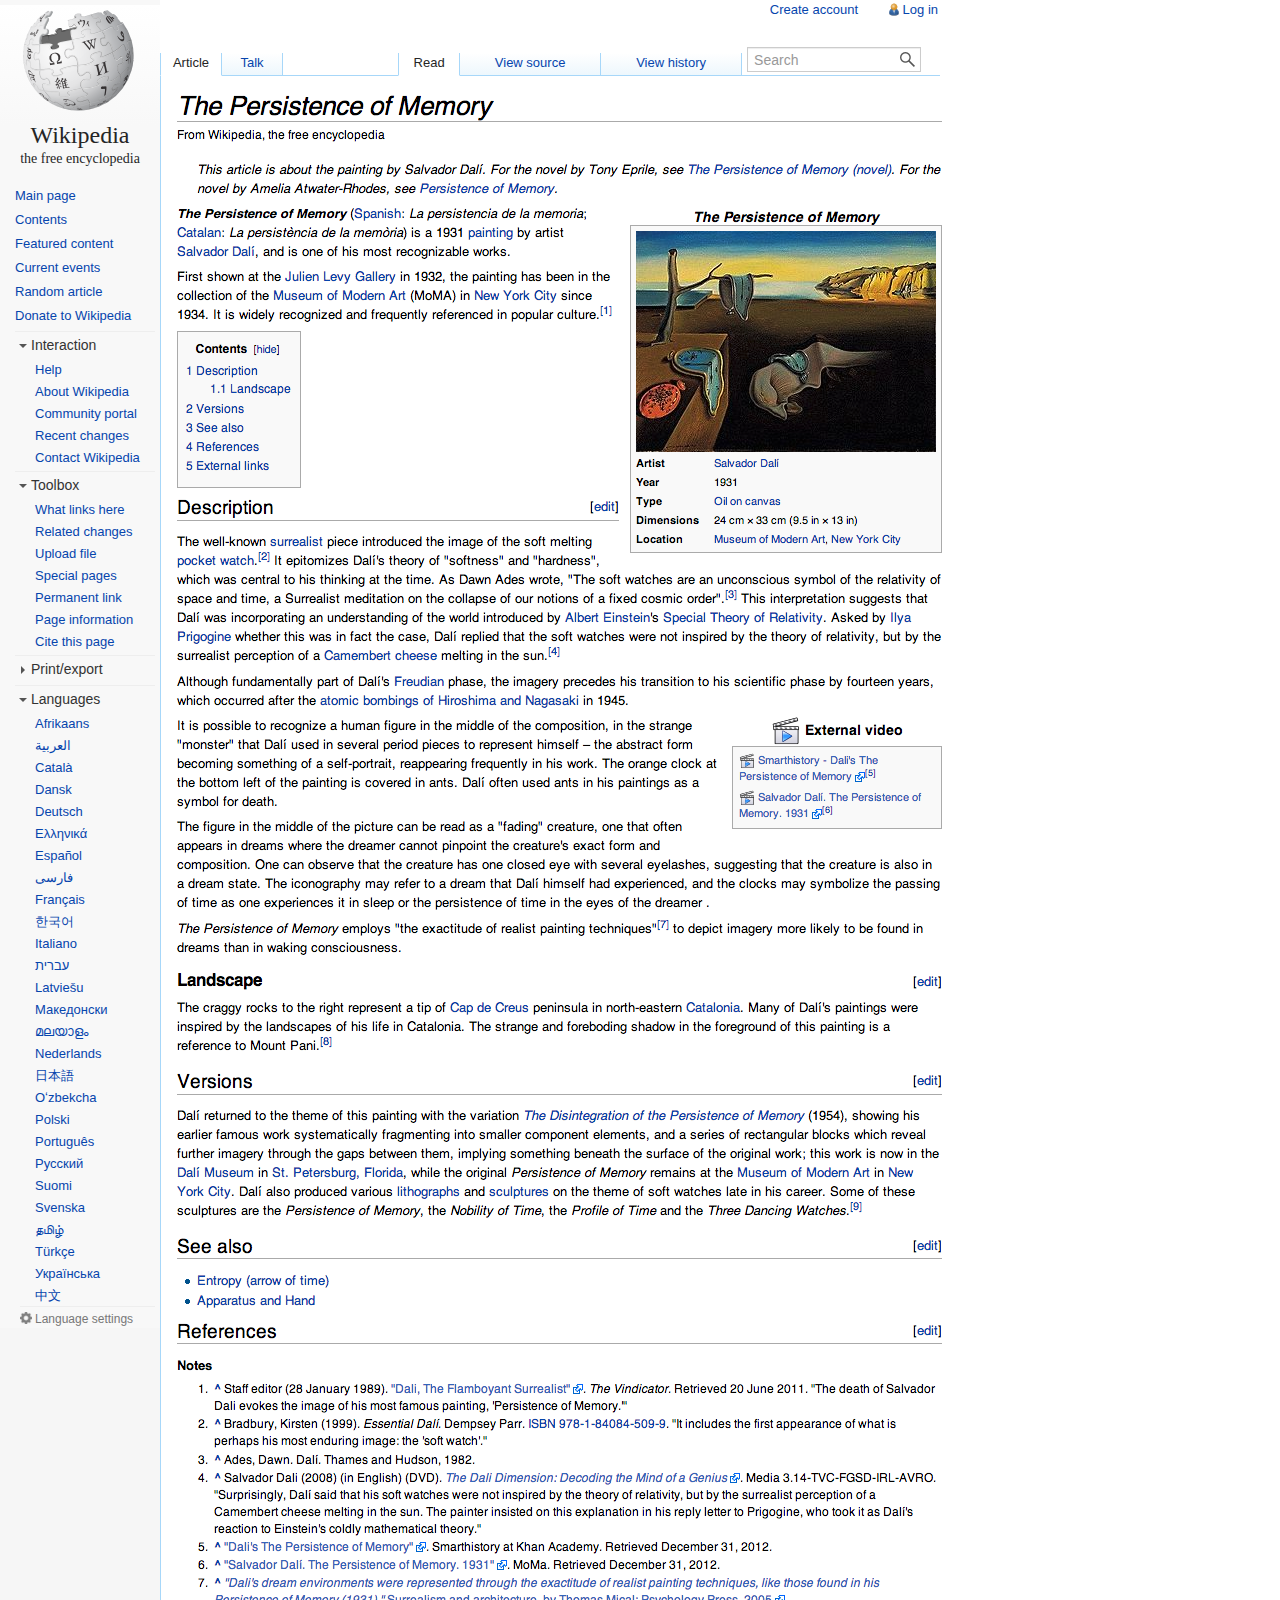
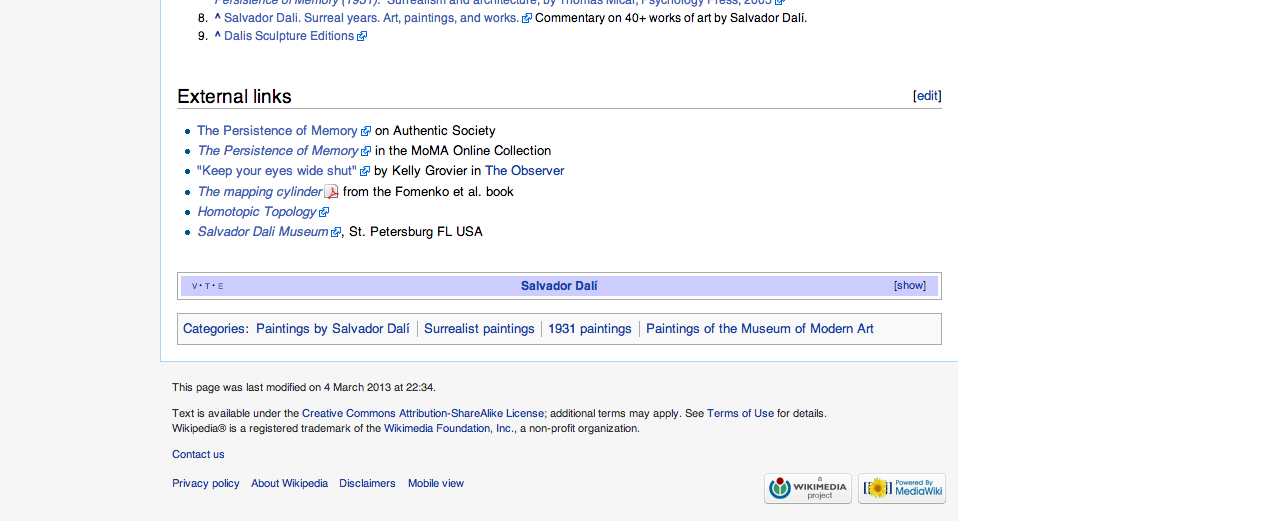
==== index.html @ 42092e41 "bottom alternative" ====
<!DOCTYPE html>
<html>
	<head>
		<meta http-equiv="Content-Type" content="text/html; charset=utf-8" />
		<meta name="viewport" content="width=device-width, initial-scale=1.0">
		<title>ULS prototype</title>
		<!--UI localisation: -->
		<link rel="localization" hreflang="en" href="lang/en.json" type="application/l10n+json"/>
		<link rel="localization" hreflang="af" href="lang/af.json" type="application/l10n+json"/>
		<link rel="localization" hreflang="am" href="lang/am.json" type="application/l10n+json"/>
		<link rel="localization" hreflang="ar" href="lang/ar.json" type="application/l10n+json"/>
		<link rel="localization" hreflang="be" href="lang/be.json" type="application/l10n+json"/>
		<link rel="localization" hreflang="be-x-old" href="lang/be-x-old.json" type="application/l10n+json"/>
		<link rel="localization" hreflang="bg" href="lang/bg.json" type="application/l10n+json"/>
		<link rel="localization" hreflang="bn" href="lang/bn.json" type="application/l10n+json"/>
		<link rel="localization" hreflang="bo" href="lang/bo.json" type="application/l10n+json"/>
		<link rel="localization" hreflang="br" href="lang/br.json" type="application/l10n+json"/>
		<link rel="localization" hreflang="bs" href="lang/bs.json" type="application/l10n+json"/>
		<link rel="localization" hreflang="ca" href="lang/ca.json" type="application/l10n+json"/>
		<link rel="localization" hreflang="cbk-zam" href="lang/cbk-zam.json" type="application/l10n+json"/>
		<link rel="localization" hreflang="cs" href="lang/cs.json" type="application/l10n+json"/>
		<link rel="localization" hreflang="cy" href="lang/cy.json" type="application/l10n+json"/>
		<link rel="localization" hreflang="da" href="lang/da.json" type="application/l10n+json"/>
		<link rel="localization" hreflang="de" href="lang/de.json" type="application/l10n+json"/>
		<link rel="localization" hreflang="el" href="lang/el.json" type="application/l10n+json"/>
		<link rel="localization" hreflang="eo" href="lang/eo.json" type="application/l10n+json"/>
		<link rel="localization" hreflang="es" href="lang/es.json" type="application/l10n+json"/>
		<link rel="localization" hreflang="et" href="lang/et.json" type="application/l10n+json"/>		
		<link rel="localization" hreflang="eu" href="lang/eu.json" type="application/l10n+json"/>
		<link rel="localization" hreflang="fa" href="lang/fa.json" type="application/l10n+json"/>
		<link rel="localization" hreflang="fi" href="lang/fi.json" type="application/l10n+json"/>
		<link rel="localization" hreflang="fr" href="lang/fr.json" type="application/l10n+json"/>
		<link rel="localization" hreflang="frr" href="lang/frr.json" type="application/l10n+json"/>
		<link rel="localization" hreflang="fy" href="lang/fy.json" type="application/l10n+json"/>
		<link rel="localization" hreflang="gl" href="lang/gl.json" type="application/l10n+json"/>
		<link rel="localization" hreflang="he" href="lang/he.json" type="application/l10n+json"/>
		<link rel="localization" hreflang="hr" href="lang/hr.json" type="application/l10n+json"/>
		<link rel="localization" hreflang="hu" href="lang/hu.json" type="application/l10n+json"/>
		<link rel="localization" hreflang="hy" href="lang/hy.json" type="application/l10n+json"/>
		<link rel="localization" hreflang="id" href="lang/id.json" type="application/l10n+json"/>
		<link rel="localization" hreflang="ilo" href="lang/ilo.json" type="application/l10n+json"/>
		<link rel="localization" hreflang="is" href="lang/is.json" type="application/l10n+json"/>
		<link rel="localization" hreflang="it" href="lang/it.json" type="application/l10n+json"/>
		<link rel="localization" hreflang="ja" href="lang/ja.json" type="application/l10n+json"/>
		<link rel="localization" hreflang="jv" href="lang/jv.json" type="application/l10n+json"/>
		<link rel="localization" hreflang="ka" href="lang/ka.json" type="application/l10n+json"/>
		<link rel="localization" hreflang="kk" href="lang/kk.json" type="application/l10n+json"/>
		<link rel="localization" hreflang="kn" href="lang/kn.json" type="application/l10n+json"/>
		<link rel="localization" hreflang="ko" href="lang/ko.json" type="application/l10n+json"/>
		<link rel="localization" hreflang="ksh" href="lang/ksh.json" type="application/l10n+json"/>
		<link rel="localization" hreflang="la" href="lang/la.json" type="application/l10n+json"/>
		<link rel="localization" hreflang="lb" href="lang/lb.json" type="application/l10n+json"/>
		<link rel="localization" hreflang="lv" href="lang/lv.json" type="application/l10n+json"/>
		<link rel="localization" hreflang="ml" href="lang/ml.json" type="application/l10n+json"/>
		<link rel="localization" hreflang="mn" href="lang/mn.json" type="application/l10n+json"/>
		<link rel="localization" hreflang="mr" href="lang/mr.json" type="application/l10n+json"/>
		<link rel="localization" hreflang="ms" href="lang/ms.json" type="application/l10n+json"/>
		<link rel="localization" hreflang="mt" href="lang/mt.json" type="application/l10n+json"/>
		<link rel="localization" hreflang="ne" href="lang/ne.json" type="application/l10n+json"/>
		<link rel="localization" hreflang="nl" href="lang/nl.json" type="application/l10n+json"/>
		<link rel="localization" hreflang="nn" href="lang/nn.json" type="application/l10n+json"/>
		<link rel="localization" hreflang="no" href="lang/no.json" type="application/l10n+json"/>
		<link rel="localization" hreflang="oc" href="lang/oc.json" type="application/l10n+json"/>
		<link rel="localization" hreflang="pl" href="lang/ro.json" type="application/l10n+json"/>
		<link rel="localization" hreflang="pnb" href="lang/pnb.json" type="application/l10n+json"/>
		<link rel="localization" hreflang="pt" href="lang/pt.json" type="application/l10n+json"/>
		<link rel="localization" hreflang="ro" href="lang/ro.json" type="application/l10n+json"/>
		<link rel="localization" hreflang="ru" href="lang/ru.json" type="application/l10n+json"/>
		<link rel="localization" hreflang="scn" href="lang/scn.json" type="application/l10n+json"/>
		<link rel="localization" hreflang="sh" href="lang/sh.json" type="application/l10n+json"/>
		<link rel="localization" hreflang="si" href="lang/si.json" type="application/l10n+json"/>
		<link rel="localization" hreflang="simple" href="lang/simple.json" type="application/l10n+json"/>
		<link rel="localization" hreflang="sk" href="lang/sk.json" type="application/l10n+json"/>
		<link rel="localization" hreflang="sl" href="lang/sl.json" type="application/l10n+json"/>
		<link rel="localization" hreflang="so" href="lang/so.json" type="application/l10n+json"/>
		<link rel="localization" hreflang="sr" href="lang/sr.json" type="application/l10n+json"/>
		<link rel="localization" hreflang="sv" href="lang/sv.json" type="application/l10n+json"/>
		<link rel="localization" hreflang="sw" href="lang/sw.json" type="application/l10n+json"/>
		<link rel="localization" hreflang="ta" href="lang/ta.json" type="application/l10n+json"/>
		<link rel="localization" hreflang="te" href="lang/te.json" type="application/l10n+json"/>
		<link rel="localization" hreflang="th" href="lang/th.json" type="application/l10n+json"/>
		<link rel="localization" hreflang="tl" href="lang/tl.json" type="application/l10n+json"/>
		<link rel="localization" hreflang="tr" href="lang/tr.json" type="application/l10n+json"/>
		<link rel="localization" hreflang="uk" href="lang/uk.json" type="application/l10n+json"/>
		<link rel="localization" hreflang="ur" href="lang/ur.json" type="application/l10n+json"/>
		<link rel="localization" hreflang="vec" href="lang/vec.json" type="application/l10n+json"/>
		<link rel="localization" hreflang="vi" href="lang/vi.json" type="application/l10n+json"/>
		<link rel="localization" hreflang="war" href="lang/war.json" type="application/l10n+json"/>
		<link rel="localization" hreflang="zh" href="lang/zh.json" type="application/l10n+json"/>
		<link rel="localization" hreflang="zu" href="lang/zu.json" type="application/l10n+json"/>
		<!-- ULS Localisation: -->
		<link rel="localization" hreflang="en" href="lang/uls/en.json" type="application/l10n+json"/>
		<link rel="localization" hreflang="ast" href="lang/uls/ast.json" type="application/l10n+json"/>
		<link rel="localization" hreflang="azb" href="lang/uls/azb.json" type="application/l10n+json"/>
		<link rel="localization" hreflang="be-tarask" href="lang/uls/be-tarask.json" type="application/l10n+json"/>
		<link rel="localization" hreflang="bg" href="lang/uls/bg.json" type="application/l10n+json"/>
		<link rel="localization" hreflang="bn" href="lang/uls/bn.json" type="application/l10n+json"/>
		<link rel="localization" hreflang="br" href="lang/uls/br.json" type="application/l10n+json"/>
		<link rel="localization" hreflang="cbk" href="lang/uls/cbk.json" type="application/l10n+json"/>
		<link rel="localization" hreflang="cs" href="lang/uls/cs.json" type="application/l10n+json"/>
		<link rel="localization" hreflang="cy" href="lang/uls/cy.json" type="application/l10n+json"/>
		<link rel="localization" hreflang="da" href="lang/uls/da.json" type="application/l10n+json"/>
		<link rel="localization" hreflang="de" href="lang/uls/de.json" type="application/l10n+json"/>
		<link rel="localization" hreflang="dsb" href="lang/uls/dsb.json" type="application/l10n+json"/>
		<link rel="localization" hreflang="es" href="lang/uls/es.json" type="application/l10n+json"/>
		<link rel="localization" hreflang="et" href="lang/uls/et.json" type="application/l10n+json"/>
		<link rel="localization" hreflang="fa" href="lang/uls/fa.json" type="application/l10n+json"/>
		<link rel="localization" hreflang="fi" href="lang/uls/fi.json" type="application/l10n+json"/>
		<link rel="localization" hreflang="fr" href="lang/uls/fr.json" type="application/l10n+json"/>
		<link rel="localization" hreflang="frp" href="lang/uls/frp.json" type="application/l10n+json"/>
		<link rel="localization" hreflang="gl" href="lang/uls/gl.json" type="application/l10n+json"/>
		<link rel="localization" hreflang="he" href="lang/uls/he.json" type="application/l10n+json"/>
		<link rel="localization" hreflang="hsb" href="lang/uls/hsb.json" type="application/l10n+json"/>
		<link rel="localization" hreflang="hu" href="lang/uls/hu.json" type="application/l10n+json"/>
		<link rel="localization" hreflang="id" href="lang/uls/id.json" type="application/l10n+json"/>
		<link rel="localization" hreflang="it" href="lang/uls/it.json" type="application/l10n+json"/>
		<link rel="localization" hreflang="ja" href="lang/uls/ja.json" type="application/l10n+json"/>
		<link rel="localization" hreflang="ka" href="lang/uls/ka.json" type="application/l10n+json"/>
		<link rel="localization" hreflang="ksh" href="lang/uls/ksh.json" type="application/l10n+json"/>
		<link rel="localization" hreflang="ky" href="lang/uls/ky.json" type="application/l10n+json"/>
		<link rel="localization" hreflang="lb" href="lang/uls/lb.json" type="application/l10n+json"/>
		<link rel="localization" hreflang="mk" href="lang/uls/mk.json" type="application/l10n+json"/>
		<link rel="localization" hreflang="ml" href="lang/uls/ml.json" type="application/l10n+json"/>
		<link rel="localization" hreflang="ms" href="lang/uls/ms.json" type="application/l10n+json"/>
		<link rel="localization" hreflang="nl" href="lang/uls/nl.json" type="application/l10n+json"/>
		<link rel="localization" hreflang="nn" href="lang/uls/nn.json" type="application/l10n+json"/>
		<link rel="localization" hreflang="os" href="lang/uls/os.json" type="application/l10n+json"/>
		<link rel="localization" hreflang="pl" href="lang/uls/pl.json" type="application/l10n+json"/>
		<link rel="localization" hreflang="pms" href="lang/uls/pms.json" type="application/l10n+json"/>
		<link rel="localization" hreflang="ps" href="lang/uls/ps.json" type="application/l10n+json"/>
		<link rel="localization" hreflang="qqq" href="lang/uls/qqq.json" type="application/l10n+json"/>
		<link rel="localization" hreflang="ro" href="lang/uls/ro.json" type="application/l10n+json"/>
		<link rel="localization" hreflang="roa-tara" href="lang/uls/roa-tara.json" type="application/l10n+json"/>
		<link rel="localization" hreflang="ru" href="lang/uls/ru.json" type="application/l10n+json"/>
		<link rel="localization" hreflang="si" href="lang/uls/si.json" type="application/l10n+json"/>
		<link rel="localization" hreflang="sw" href="lang/uls/sw.json" type="application/l10n+json"/>
		<link rel="localization" hreflang="ta" href="lang/uls/ta.json" type="application/l10n+json"/>
		<link rel="localization" hreflang="tr" href="lang/uls/tr.json" type="application/l10n+json"/>
		<link rel="localization" hreflang="uk" href="lang/uls/uk.json" type="application/l10n+json"/>
		<link rel="localization" hreflang="uz" href="lang/uls/uz.json" type="application/l10n+json"/>
		<link rel="localization" hreflang="vi" href="lang/uls/vi.json" type="application/l10n+json"/>
		<link rel="localization" hreflang="zh-hans" href="lang/uls/zh-hans.json" type="application/l10n+json"/>
		<link rel="localization" hreflang="zh-hans" href="lang/uls/zh-hans.json" type="application/l10n+json"/>
		
		
		<link rel="localization" hreflang="en" href="libs/jquery.uls/i18n/en.json" type="application/l10n+json"/>
		<link rel="localization" hreflang="af" href="libs/jquery.uls/i18n/af.json" type="application/l10n+json"/>
		<link rel="localization" hreflang="am" href="libs/jquery.uls/i18n/am.json" type="application/l10n+json"/>
		<link rel="localization" hreflang="ar" href="libs/jquery.uls/i18n/ar.json" type="application/l10n+json"/>
		<link rel="localization" hreflang="be" href="libs/jquery.uls/i18n/be.json" type="application/l10n+json"/>
		<link rel="localization" hreflang="be-x-old" href="libs/jquery.uls/i18n/be-x-old.json" type="application/l10n+json"/>
		<link rel="localization" hreflang="bg" href="libs/jquery.uls/i18n/bg.json" type="application/l10n+json"/>
		<link rel="localization" hreflang="bn" href="libs/jquery.uls/i18n/bn.json" type="application/l10n+json"/>
		<link rel="localization" hreflang="bo" href="libs/jquery.uls/i18n/bo.json" type="application/l10n+json"/>
		<link rel="localization" hreflang="br" href="libs/jquery.uls/i18n/br.json" type="application/l10n+json"/>
		<link rel="localization" hreflang="bs" href="libs/jquery.uls/i18n/bs.json" type="application/l10n+json"/>
		<link rel="localization" hreflang="ca" href="libs/jquery.uls/i18n/ca.json" type="application/l10n+json"/>
		<link rel="localization" hreflang="cbk-zam" href="libs/jquery.uls/i18n/cbk-zam.json" type="application/l10n+json"/>
		<link rel="localization" hreflang="cs" href="libs/jquery.uls/i18n/cs.json" type="application/l10n+json"/>
		<link rel="localization" hreflang="cy" href="libs/jquery.uls/i18n/cy.json" type="application/l10n+json"/>
		<link rel="localization" hreflang="da" href="libs/jquery.uls/i18n/da.json" type="application/l10n+json"/>
		<link rel="localization" hreflang="de" href="libs/jquery.uls/i18n/de.json" type="application/l10n+json"/>
		<link rel="localization" hreflang="el" href="libs/jquery.uls/i18n/el.json" type="application/l10n+json"/>
		<link rel="localization" hreflang="eo" href="libs/jquery.uls/i18n/eo.json" type="application/l10n+json"/>
		<link rel="localization" hreflang="es" href="libs/jquery.uls/i18n/es.json" type="application/l10n+json"/>
		<link rel="localization" hreflang="et" href="libs/jquery.uls/i18n/et.json" type="application/l10n+json"/>		
		<link rel="localization" hreflang="eu" href="libs/jquery.uls/i18n/eu.json" type="application/l10n+json"/>
		<link rel="localization" hreflang="fa" href="libs/jquery.uls/i18n/fa.json" type="application/l10n+json"/>
		<link rel="localization" hreflang="fi" href="libs/jquery.uls/i18n/fi.json" type="application/l10n+json"/>
		<link rel="localization" hreflang="fr" href="libs/jquery.uls/i18n/fr.json" type="application/l10n+json"/>
		<link rel="localization" hreflang="frr" href="libs/jquery.uls/i18n/frr.json" type="application/l10n+json"/>
		<link rel="localization" hreflang="fy" href="libs/jquery.uls/i18n/fy.json" type="application/l10n+json"/>
		<link rel="localization" hreflang="gl" href="libs/jquery.uls/i18n/gl.json" type="application/l10n+json"/>
		<link rel="localization" hreflang="he" href="libs/jquery.uls/i18n/he.json" type="application/l10n+json"/>
		<link rel="localization" hreflang="hr" href="libs/jquery.uls/i18n/hr.json" type="application/l10n+json"/>
		<link rel="localization" hreflang="hu" href="libs/jquery.uls/i18n/hu.json" type="application/l10n+json"/>
		<link rel="localization" hreflang="hy" href="libs/jquery.uls/i18n/hy.json" type="application/l10n+json"/>
		<link rel="localization" hreflang="id" href="libs/jquery.uls/i18n/id.json" type="application/l10n+json"/>
		<link rel="localization" hreflang="ilo" href="libs/jquery.uls/i18n/ilo.json" type="application/l10n+json"/>
		<link rel="localization" hreflang="is" href="libs/jquery.uls/i18n/is.json" type="application/l10n+json"/>
		<link rel="localization" hreflang="it" href="libs/jquery.uls/i18n/it.json" type="application/l10n+json"/>
		<link rel="localization" hreflang="ja" href="libs/jquery.uls/i18n/ja.json" type="application/l10n+json"/>
		<link rel="localization" hreflang="jv" href="libs/jquery.uls/i18n/jv.json" type="application/l10n+json"/>
		<link rel="localization" hreflang="ka" href="libs/jquery.uls/i18n/ka.json" type="application/l10n+json"/>
		<link rel="localization" hreflang="kk" href="libs/jquery.uls/i18n/kk.json" type="application/l10n+json"/>
		<link rel="localization" hreflang="kn" href="libs/jquery.uls/i18n/kn.json" type="application/l10n+json"/>
		<link rel="localization" hreflang="ko" href="libs/jquery.uls/i18n/ko.json" type="application/l10n+json"/>
		<link rel="localization" hreflang="ksh" href="libs/jquery.uls/i18n/ksh.json" type="application/l10n+json"/>
		<link rel="localization" hreflang="la" href="libs/jquery.uls/i18n/la.json" type="application/l10n+json"/>
		<link rel="localization" hreflang="lb" href="libs/jquery.uls/i18n/lb.json" type="application/l10n+json"/>
		<link rel="localization" hreflang="lv" href="libs/jquery.uls/i18n/lv.json" type="application/l10n+json"/>
		<link rel="localization" hreflang="ml" href="libs/jquery.uls/i18n/ml.json" type="application/l10n+json"/>
		<link rel="localization" hreflang="mn" href="libs/jquery.uls/i18n/mn.json" type="application/l10n+json"/>
		<link rel="localization" hreflang="mr" href="libs/jquery.uls/i18n/mr.json" type="application/l10n+json"/>
		<link rel="localization" hreflang="ms" href="libs/jquery.uls/i18n/ms.json" type="application/l10n+json"/>
		<link rel="localization" hreflang="mt" href="libs/jquery.uls/i18n/mt.json" type="application/l10n+json"/>
		<link rel="localization" hreflang="ne" href="libs/jquery.uls/i18n/ne.json" type="application/l10n+json"/>
		<link rel="localization" hreflang="nl" href="libs/jquery.uls/i18n/nl.json" type="application/l10n+json"/>
		<link rel="localization" hreflang="nn" href="libs/jquery.uls/i18n/nn.json" type="application/l10n+json"/>
		<link rel="localization" hreflang="no" href="libs/jquery.uls/i18n/no.json" type="application/l10n+json"/>
		<link rel="localization" hreflang="oc" href="libs/jquery.uls/i18n/oc.json" type="application/l10n+json"/>
		<link rel="localization" hreflang="pl" href="libs/jquery.uls/i18n/ro.json" type="application/l10n+json"/>
		<link rel="localization" hreflang="pnb" href="libs/jquery.uls/i18n/pnb.json" type="application/l10n+json"/>
		<link rel="localization" hreflang="pt" href="libs/jquery.uls/i18n/pt.json" type="application/l10n+json"/>
		<link rel="localization" hreflang="ro" href="libs/jquery.uls/i18n/ro.json" type="application/l10n+json"/>
		<link rel="localization" hreflang="ru" href="libs/jquery.uls/i18n/ru.json" type="application/l10n+json"/>
		<link rel="localization" hreflang="scn" href="libs/jquery.uls/i18n/scn.json" type="application/l10n+json"/>
		<link rel="localization" hreflang="sh" href="libs/jquery.uls/i18n/sh.json" type="application/l10n+json"/>
		<link rel="localization" hreflang="si" href="libs/jquery.uls/i18n/si.json" type="application/l10n+json"/>
		<link rel="localization" hreflang="simple" href="libs/jquery.uls/i18n/simple.json" type="application/l10n+json"/>
		<link rel="localization" hreflang="sk" href="libs/jquery.uls/i18n/sk.json" type="application/l10n+json"/>
		<link rel="localization" hreflang="sl" href="libs/jquery.uls/i18n/sl.json" type="application/l10n+json"/>
		<link rel="localization" hreflang="so" href="libs/jquery.uls/i18n/so.json" type="application/l10n+json"/>
		<link rel="localization" hreflang="sr" href="libs/jquery.uls/i18n/sr.json" type="application/l10n+json"/>
		<link rel="localization" hreflang="sv" href="libs/jquery.uls/i18n/sv.json" type="application/l10n+json"/>
		<link rel="localization" hreflang="sw" href="libs/jquery.uls/i18n/sw.json" type="application/l10n+json"/>
		<link rel="localization" hreflang="ta" href="libs/jquery.uls/i18n/ta.json" type="application/l10n+json"/>
		<link rel="localization" hreflang="te" href="libs/jquery.uls/i18n/te.json" type="application/l10n+json"/>
		<link rel="localization" hreflang="th" href="libs/jquery.uls/i18n/th.json" type="application/l10n+json"/>
		<link rel="localization" hreflang="tl" href="libs/jquery.uls/i18n/tl.json" type="application/l10n+json"/>
		<link rel="localization" hreflang="tr" href="libs/jquery.uls/i18n/tr.json" type="application/l10n+json"/>
		<link rel="localization" hreflang="uk" href="libs/jquery.uls/i18n/uk.json" type="application/l10n+json"/>
		<link rel="localization" hreflang="ur" href="libs/jquery.uls/i18n/ur.json" type="application/l10n+json"/>
		<link rel="localization" hreflang="vec" href="libs/jquery.uls/i18n/vec.json" type="application/l10n+json"/>
		<link rel="localization" hreflang="vi" href="libs/jquery.uls/i18n/vi.json" type="application/l10n+json"/>
		<link rel="localization" hreflang="war" href="libs/jquery.uls/i18n/war.json" type="application/l10n+json"/>
		<link rel="localization" hreflang="zh" href="libs/jquery.uls/i18n/zh.json" type="application/l10n+json"/>
		<link rel="localization" hreflang="zu" href="libs/jquery.uls/i18n/zu.json" type="application/l10n+json"/>

		
		<link rel="stylesheet" href="libs/keyboard/css/style.css">
		<link href="libs/bootstrap/css/bootstrap.min.css" rel="stylesheet" media="screen">
		<link rel="stylesheet" href="style/jquery.uls.css">
		<link rel="stylesheet" href="style/ext.uls.css">
		<link rel="stylesheet" href="style/ext.uls.languagesettings.css">
		<link rel="stylesheet" href="style/ext.uls.displaysettings.css">
		<link rel="stylesheet" href="style/ext.uls.inputsettings.css">
		<link rel="stylesheet" href="style/base.css">
		<script src="libs/jquery.js"></script>
		<script src="libs/jquery.i18n.js"></script>
		<script src="libs/jquery.uls/jquery.uls.js"></script>
		<script src="libs/bootstrap/js/bootstrap.min.js"></script>
		<script src="libs/keyboard/js/keyboard.js"></script>
		<script>
			var articles = ["memory", "lisa", "pinata"];
			var article = articles[0];
			var langs = null;
			var defaultLang = "en";
			var contentLang = null;
			var uiLang = null;
			var inputLang= null;
			var previousUILang=null;
			var logged= false;
			var dyslexic = false;
			var dyslexicLangs=['en','es','it'];
			var cogElement= "#cog-bottom";
			var cogs = ['#cog-top', '#cog-bottom', '#keyboard-top'];
			
			function loadArticleInfo(article) {
				$.getJSON('lang/article/' + article + '.json', function(data) {
					langs = data.langs;
					setArticleLang(contentLang);
					createArticleLinks();
					prepareULS();
				});

			}
			
			function prepareCog(){
				$.each(cogs, function(i,e){$(e).hide()});
				$(cogElement).show();
			}
			
			function getNameForLang(lang){
				var result = null;
				langs.forEach(function(e) {
					if(e.code == lang){
						result = e.name;
					}
					
				});
				return result;
			}
			
			function createArticleLinks() {
				var list = $(".language-list");
				list.empty();
				var languages = langs;
				if(langs.length >30){
					languages = langs.slice(0,10);
					$('.uls-trigger-block').removeClass('hidden');
				}else{
					$('.uls-trigger-block').addClass('hidden');
				}
				languages.forEach(function(lang) {
					var item = $('<li>');
					item.text(lang.name);
					item.attr('lang', lang.code);
					item.click(interLanguageLink);
					if (contentLang != lang.code) {
						list.append(item);
					}
				});
			}

			function setArticleLang(lang) {
				var langcode = lang;
				if(dyslexic && $.inArray(lang,dyslexicLangs)>=0){
					langcode= "dyslexic-"+langcode;
				}
				var filename = "images/article-" + article + "-" + langcode + ".png";
				$('.article-bg').attr('src', filename);
			}

			function interLanguageLink() {
				$("body").hide();
				var elt = $(this);
				contentLang = elt.attr('lang');
				uiLang = elt.attr('lang');

				$('.language').show();
				setArticleLang(contentLang);
				createArticleLinks();
				changeUILanguage(uiLang);
				$("body").fadeIn();

			}

			function toggleLanguageSettingsDialog() {
				$('.language-settings-dialog').css("top",$(this).offset().top - $('.language-menu').offset().top  -40);
				$('.language-settings-dialog').toggleClass('hidden');
				$(this).toggleClass('active');
				
			}

			function closeLanguageSettingsDialog() {
				$('.language-settings-dialog').addClass('hidden');
				$('.language-settings').removeClass('active');
				setArticleLang(contentLang);
				
			}
			function openLanguageSettingsDialog() {
				$('.language-settings-dialog').removeClass('hidden');
				$('.language-settings').addClass('active');
				
			}

			function showInputSettings() {
				openLanguageSettingsDialog();
				$(".uls-display-settings-block").addClass('hidden');
				$(".uls-input-settings").removeClass('hidden');
				$(this).addClass('active');
				$(".display-settings-block").removeClass('active');
			}
			
			function showDisplaySettings() {
				openLanguageSettingsDialog();
				$(".uls-input-settings").addClass('hidden');
				$(".uls-display-settings-block").removeClass('hidden');
				$(this).addClass('active');
				$(".input-settings-block").removeClass('active');
			}
			
			function changeUILanguage(lang){
				 $.i18n().locale=lang;
				 $("*[data-i18n]").each(function(i,elt){
					var key = $(elt).attr("data-i18n");
					var value = $.i18n(key);
				 	$(elt).text(value);
				 });
				 
				 previousUiLang = uiLang;
				 uiLang = lang;
				$(".display-language-label").text(getNameForLang(uiLang));
				updateUiLangButtons();
				
			}
			
			function changeUiLangAction(){
				var lang = $(this).attr("lang");
				$( ".uls-language-button.down",$(this).parent()).removeClass("down");
				$(this).addClass("down");
				changeUILanguage(lang);
				$("#uls-displaysettings-apply").removeAttr("disabled");
			}
			
			function changeInputLangButtonAction(e){
				var lang = $(this).attr("lang");
				$( ".uls-language-button.down",$(this).parent()).removeClass("down");
				$(this).addClass("down");
				//changeUILanguage(lang);
				inputLang=lang;
				$("#uls-input-settings-apply").removeAttr("disabled");
				$(".input-lang-label").text(getNameForLang(lang));
			}
			
			function cancelUiLangAction(){
				if (previousUiLang != null){
					uiLang = previousUiLang;
					previousUiLang = null;
					changeUILanguage(uiLang);
					$( ".ui-language-settings .uls-language-button").removeClass("down");
					$( ".ui-language-settings .uls-language-button[lang='"+uiLang+"']").addClass("down");
				}
			}
			
			function becomeAnonymous(){
				$(".ui-language-settings, .ext-uls-display-settings-font-settings").addClass("hidden");
				$(".more-settings").removeClass("hidden");
				$(".annon-block").removeClass("hidden");
				$(".logged-block").addClass("hidden");
				logged=false;
			}
			
			function becomeLoggedIn(){
				$(".ui-language-settings, .ext-uls-display-settings-font-settings").removeClass("hidden");
				$(".more-settings").addClass("hidden");
				$(".annon-block").addClass("hidden");
				$(".logged-block").removeClass("hidden");
				hideInlineLoginForm();
				
				logged = true;
				$('.popover').removeClass('in');
			}
			
			function showInlineLoginForm(){
				$('.inline-login-form').removeClass("hidden");
				$('.more-settings-block').addClass("hidden");
			}
			
			function hideInlineLoginForm(){
				$('.more-settings-block').removeClass("hidden");
				$('.inline-login-form').addClass("hidden");
			}
			
			function closeKeyboard(){
				$('.keyboard-container').addClass('hidden');
				$("#virtual-keyboard-select").attr('checked', false);
				$("#system").attr('checked', true);
			}
			
			function openKeyboard(){
				$('.keyboard-container').removeClass('hidden');
				$("#virtual-keyboard-select").attr('checked', true);
			}
			
			function enableInputMethodTools(){
				$('.input-methods-block, .input-methods-disable-block').removeClass('hidden');
				$('.input-methods-enable-block').addClass('hidden');
			}
			
			function disableInputMethodTools(){
				$('.input-methods-block, .input-methods-disable-block').addClass('hidden');
				$('.input-methods-enable-block').removeClass('hidden');
			}
			
			function changeInputLangAction() {
				var checked = $('#virtual-keyboard-select').is(':checked');
				if (checked) {
					openKeyboard();
				} else {
					closeKeyboard();
				}
				closeLanguageSettingsDialog();
			}
			
			function searchArticle(){
				var query = $(".searchbox").val();
				if(query){
					query = query.toLowerCase().trim();
					if (query.match("^pi")!=null){
						article="pinata";
						loadArticleInfo(article);
						$(".searchbox").val("");
					}else if(query.match("^mona")!=null || query.match("^gio")!=null) {
						article = "lisa";
						loadArticleInfo(article);
						$(".searchbox").val("");
					}
					
				}
			}
			
			function loginForm(){
				return '<form class="form"> <input type="text" class="popoverUsername" placeholder="Username"> <input type="password" class="popoverPassword" placeholder="Password"> <div class="controls">  <button type="button" class="popover-login button blue big" onclick="becomeLoggedIn()">Log in</button> </div> </form>';
			}
			
			function fontSelectionAction(){
				var value=$(this).val();
				dyslexic = (value == "OpenDyslexic");
				$("#uls-displaysettings-apply").removeAttr("disabled");
			}
			
			function updateUiLangButtons(){
				var buttons = $(".ui-language-settings .uls-language-button");
				buttons.removeClass("down");
				$(buttons[0]).attr("lang",uiLang);
				$(buttons[0]).text(getNameForLang(uiLang));
				$(buttons[0]).addClass("down");
				
				var secondLang = contentLang;
				if(secondLang == uiLang){
					secondLang = (uiLang=="en")?"es":"en";
				}
				
				var thirdLang = (secondLang == "es" || uiLang == "es")? "ru":"es";
				$(buttons[1]).attr("lang",secondLang);
				$(buttons[1]).text(getNameForLang(secondLang));
				
				$(buttons[2]).attr("lang",thirdLang);
				$(buttons[2]).text(getNameForLang(thirdLang));
				
				
			}
			function langDict(){
			  var rv = {};
			  for (var i = 0; i < langs.length; ++i)
			    rv[langs[i].code] = langs[i].name;
			   
			  console.debug(rv);
			  return rv;

			}
			
			function prepareULS(){
				$( '.uls-trigger' ).uls( {
				onSelect: function ( language ) {
					var languageName = $.uls.data.getAutonym( language );
					setArticleLang(language);
					createArticleLinks();
					changeUILanguage(language);
					$("body").fadeIn();
				},
				lazyload: false,
				languages: langDict()
			} );
			
			$( '.uls-trigger' ).click( function () {
				//Hacks to include optional classes and make the dialog close when clicking outside:
				$( '.uls-menu' ).addClass( 'uls-compact' );
				$( 'html' ).click( function () {
					$( '.uls-menu' ).hide();
				} );

				$( '.uls-menu' ).click( function ( event ) {
					event.stopPropagation();
				} );
				} );
			}
			
			$(document).ready(function() {

				//Process parameters:
				var hash = window.location.hash;
				var args=hash.replace('#','').split('-');
				args.forEach(function(e){
				
					//Langs:
					if(e.length==2){
						if(contentLang == null)	{
							contentLang = e;
						}else if (uiLang == null) {
							uiLang = e;
						}
					}
					//Article:
					if($.inArray(e, articles)>=0){
						article = e;
					}
					//Logged:
					if(e == "logged"){
						logged = true;
					}
					
					//Cog style: top, bottom, keyboard
					if(e == "top"){
						cogElement="#cog-top";
					}else if (e == "bottom"){
						cogElement="#cog-bottom";
					}else if (e == "keyboard"){
						cogElement="#keyboard-top";
					}
				
				});
				
				//Set defaults
				if(contentLang == null)	{ contentLang = defaultLang; }
				if(uiLang == null)	{ uiLang = contentLang; }
				
				//Create elements:
				loadArticleInfo(article);
				
				//Set-up actions:
				
				if(logged){
					becomeLoggedIn();					
				}else{
					becomeAnonymous();
				}
				prepareCog();
				//Callbacks:
				$('.menu-group').click(function() {
					$(this).toggleClass('closed');
				});
				
				$('.language-settings').tooltip({
					'placement' : 'right',
					'delay' : {
						show : 1000,
						hide : 50
					}
				});
				
				$('.login-link').popover({placement:"bottom",title:"Log in", html:"true", content:loginForm()});
				
				$('.popover-login').click(becomeLoggedIn);
				$('.language-settings').click(toggleLanguageSettingsDialog);
				$('.uls-display-settings-cancel, #uls-displaysettings-apply, .icon-close').click(closeLanguageSettingsDialog);
				$(".input-settings-block").click(showInputSettings);
				$(".display-settings-block").click(showDisplaySettings);
				$(".ui-language-settings .uls-language-button").click(changeUiLangAction);
				$(".input-methods-block .uls-language-button").click(changeInputLangButtonAction);
				$(".uls-display-settings-cancel").click(cancelUiLangAction);
				$(".inline-login-form .login.button").click(becomeLoggedIn);
				$(".inline-login-form .cancel.button").click(hideInlineLoginForm);
				$(".more-settings-login").click(showInlineLoginForm);
				$(".keyboard-close").click(closeKeyboard);
				$(".input-methods-disable-block .uls-input-toggle-button").click(disableInputMethodTools);
				$(".input-methods-enable-block .uls-input-toggle-button").click(enableInputMethodTools);
				$(".uls-input-settings-apply").click(changeInputLangAction);
				$(".uls-input-settings-cancel").click(closeLanguageSettingsDialog);
				$(".search-button").click(searchArticle);
				$(".searchbox").keypress(function(e){if (e.which == 13){ searchArticle(); } });
				$(".logout").click(becomeAnonymous);
				$(".uls-font-select").change(fontSelectionAction);
				$( 'html' ).click( function () {
					closeLanguageSettingsDialog();
				} );

				$( '.language-settings-dialog, .language-settings' ).click( function ( event ) {
					event.stopPropagation();
				} );
				//Translate
				$(document).i18n();
			});
		</script>
	</head>
	<body>
		<div class="container">
			<div class="row">
				<div class="sidebar">
					<!-- Sidebar -->
					<div class="logo"></div>
					<div class="title" data-i18n="sitename">
						Wikipedia
					</div>
					<div class="motto" data-i18n="motto">
						The free encyclopedia
					</div>
					<div class="toolbox">
						<div class="general">
							<ul>
								<li data-i18n="n-mainpage-description">
									Main page
								</li>
								<li data-i18n="n-contents">
									Contents
								</li>
								<li data-i18n="n-featuredcontent">
									Featured content
								</li>
								<li data-i18n="n-currentevents">
									Current events
								</li>
								<li data-i18n="n-randompage">
									Random article
								</li>
								<li data-i18n="n-sitesupport">
									Donate to Wikipedia
								</li>
							</ul>
							<div class="menu-group interaction-menu" data-i18n="p-interaction">
								Interaction
							</div>
							<ul>
								<li data-i18n="n-help">
									Help
								</li>
								<li data-i18n="n-aboutsite">
									About Wikipedia
								</li>
								<li data-i18n="n-portal">
									Community portal
								</li>
								<li data-i18n="n-recentchanges">
									Recent changes
								</li>
								<li data-i18n="n-contact">
									Contact wikipedia
								</li>
							</ul>
							<div class="menu-group toolbox-menu" data-i18n="p-tb">
								Toolbox
							</div>
							<ul>
								<li data-i18n="t-whatlinkshere">
									What links here
								</li>
								<li data-i18n="t-recentchangeslinked">
									Related changes
								</li>
								<li data-i18n="n-upload">
									Upload file
								</li>
								<li data-i18n="t-specialpages">
									Special pages
								</li>
								<li data-i18n="t-permalink">
									Permanent link
								</li>
								<li data-i18n="t-info">
									Page information
								</li>
								<li data-i18n="t-cite">
									Cite this page
								</li>
							</ul>
							<div class="menu-group closed export-menu" data-i18n="p-coll-print_export">
								Print/Export
							</div>
							<ul>
								<li data-i18n="coll-create_a_book">
									Create a book
								</li>
								<li data-i18n="coll-download-as-rl" data-toggle="modal" data-target="#myModal" data-role="button">
									Download as PDF
								</li>
								<li data-i18n="t-print">
									Printable version
								</li>
							</ul>
						</div>

						<div class="languages">
							<div id="cog-top" class="language-settings" data-toggle="tooltip" title="Language settings"></div>
							<div id="keyboard-top" class="language-settings" data-toggle="tooltip" title="Language settings"></div>
							<!-- ULS -->
							<div class="uls-position">

								<div  id="language-settings-dialog" class="hidden grid uls-menu uls-wide language-settings-dialog">
									<div class="row">
										<span id="languagesettings-close" class="icon-close"></span>
									</div>
									<div class="row" id="languagesettings-panels">
										<div class="four columns languagesettings-menu">
											<h1 data-i18n="ext-uls-language-settings-title">Language settings</h1>
											<div class="settings-menu-items">
												<div class="display-settings-block menu-section active" id="display-settings-block">
													<div class="settings-title">
														Display
													</div><span class="settings-text">Set language used for menus and fonts.</span>
												</div>
												<div class="input-settings-block menu-section" id="input-settings-block">
													<div class="settings-title">
														Input
													</div><span class="settings-text">Writing in a different language?</span>
												</div>
											</div>
										</div>
										<div id="languagesettings-settings-panel" class="eight columns">
											<div class="uls-display-settings-block">
												<div class="row">
													<div class="twelve columns">
														<h3 data-i18n="ext-uls-display-settings-title">Display settings</h3>
													</div>
												</div>
												<div class="ui-language-settings">
													<div class="row">
														<div class="eleven columns">
															<h4 data-i18n="ext-uls-display-settings-ui-language">Language for display</h4>
														</div>
													</div>
													<div class="row">
														<div class="twelve columns ui-change-clarification">Change the language of menus (content language will not be affected).</div>
													</div>
													<div class="row">
														<div class="uls-ui-languages eleven columns">
															<button class="button uls-language-button down" lang="en" dir="ltr">
																English
															</button>
															<button class="button uls-language-button" lang="ca" dir="ltr">
																català
															</button>
															<button class="button uls-language-button" lang="es" dir="ltr">
																español
															</button>
															<button id="uls-more-languages" class="button">
																...
															</button>
														</div>
													</div>
												</div>
													<div class="row more-settings">
														<div class="twelve columns" >
															<b>Display language.</b> <span class="display-language-label">English</span> <span class="clarification">(same as content)</span><br/>
															<span class="more-settings-block"><span class="more-settings-login">Log in</span> <span class="login-clarification">to select a different language for menus.</span></span>
														</div>
														<div class="twelve columns inline-login-form hidden">
															<input type="text" placeholder="Username"/> <br/>
															<input type="password" placeholder="Password"/> <br/>
															<button class="blue button login">Login</button> <button class="button cancel">Cancel</button> <br/>
															<a class="new-account-link">Create new account</a>
														</div>
													
													</div>
													
												<div class="font-settings-block">
													<div class="row">
														<div class="twelve columns">
															<h4 data-i18n="ext-uls-display-settings-font-settings" class="ext-uls-display-settings-font-settings">Font settings</h4>
														</div>
													</div>
													<div class="row">
														<div class="eleven columns">
															<label class="checkbox">
																<input type="checkbox" checked id="webfonts-enable-checkbox">
																<strong data-i18n="ext-uls-webfonts-settings-title">Download font when needed</strong> <span data-i18n="ext-uls-webfonts-settings-info">Webfonts will be downloaded for displaying text in special scripts.</span> <a target="_blank" href="//www.mediawiki.org/wiki/Special:MyLanguage/Help:Extension:WebFonts" data-i18n="ext-uls-webfonts-settings-info-link">More information</a></label>
														</div>
													</div>
													<div class="row uls-content-fonts" style="">
														<div class="six columns">
															<label class="uls-font-label" id="content-font-selector-label"><strong>Select font for <span class="display-language-label">English</span></strong>
																<div data-i18n="ext-uls-webfonts-select-for-content-info">
																	Font used for content
																</div></label>
														</div>
														<select id="content-font-selector" class="four columns end uls-font-select">
															<option value="OpenDyslexic">OpenDyslexic</option><option value="system" selected="selected">System font</option>
														</select>
													</div>
													<div class="row uls-ui-fonts" style="display: none;">
														<div class="six columns">
															<label class="uls-font-label" id="ui-font-selector-label"></label>
														</div><select id="ui-font-selector" class="four columns end uls-font-select"></select>
													</div>
													</div>
													
													<!--<div class="row more-settings">
														<div class="twelve columns" >
															<span class="more-settings-login">Log-in</span> to select a different language for menus.
														</div>
													</div>-->
													
													<div class="row language-settings-buttons">
														<div class="eleven columns">
															<button class="button uls-display-settings-cancel" data-i18n="ext-uls-language-settings-cancel">
																Cancel
															</button>
															<button class="button active blue" id="uls-displaysettings-apply" data-i18n="ext-uls-language-settings-apply" disabled="">
																Apply settings
															</button>
														</div>
													</div>
											</div>
											<div class="uls-input-settings hidden">
												<div class="row">
													<div class="twelve columns">
														<h3 data-i18n="ext-uls-input-settings-title">Input settings</h3>
													</div>
												</div>
												
												<div class="input-methods-block">
													<div class="row uls-input-settings-languages-title" style="">
														<div class="eleven columns">
															<h4 data-i18n="ext-uls-input-settings-ui-language">Language used for writing</h4>
														</div>
													</div>
													<div class="row">
														<div class="uls-ui-languages eleven columns" style="">
															<button class="button uls-language-button down" lang="en" dir="ltr">
																English
															</button><span class="uls-input-settings-caret"></span>
															<button class="button uls-language-button" lang="ca" dir="ltr">
																català
															</button><span class="uls-input-settings-caret"></span>
															<button class="button uls-language-button" lang="es" dir="ltr">
																español
															</button><span class="uls-input-settings-caret"></span>
															<button id="uls-more-languages" class="button">
																...
															</button>
														</div>
													</div>
													<div class="row">
														<div class="eleven columns uls-input-settings-inputmethods-list" style="">
															<h4 class="ext-uls-input-settings-imes-title">Input methods for <span class="input-lang-label">English</span></h4><label for="virtual-keyboard-select" class="imelabel">
																<input type="radio" name="ime" id="virtual-keyboard-select" value="virtual-keyboard-select">
																<strong>Virtual keyboard</strong><span>Graphic keyboard</span></label><label for="system" class="imelabel">
																<input type="radio" name="ime" id="system" value="system" checked="checked">
																<strong>Disable input method</strong><span>Use a regular keyboard</span></label>
														</div>
													</div>
												</div>
												
												<div class="row input-methods-disable-block">
													<div class="eleven columns button uls-input-settings-disable-info" style="display: none;"></div>
													<div class="six columns button uls-input-settings-toggle">
														<button class="active green button uls-input-toggle-button">
															Disable input method tools
														</button>
													</div>
												</div>
												<div class="row input-methods-enable-block hidden"><div class="eleven columns button uls-input-settings-disable-info" style="">Input method tools are disabled.</div><div class="six columns button uls-input-settings-toggle"><button class="active green button uls-input-toggle-button">Enable input method tools</button></div></div>
												<div class="row"></div>
												<div class="row language-settings-buttons">
													<div class="eleven columns">
														<button class="button uls-input-settings-cancel" data-i18n="ext-uls-language-settings-cancel">
															Cancel
														</button>
														<button class="active blue button uls-input-settings-apply" data-i18n="ext-uls-language-settings-apply">
															Apply settings
														</button>
													</div>
												</div>
											</div>
	</div>
									</div>
								</div>

							</div>
							<div class="menu-group language-menu" data-i18n="p-lang">
								Languages
							</div>
							<ul class="language-list"></ul>
							<div class="uls-trigger-block">
								<span class="uls-trigger">...</span>
								<div class="uls-more-langs-label">60 more languages</div>
							</div>
							<div id="cog-bottom" class="language-settings" data-toggle="tooltip" title="Language settings">Language settings</div>
						</div>

					</div>

				</div>
				<div class="header">
					<!-- Headers -->
					<div class="row">
						<div class="personal">
							<div class="annon-block">
								<div class="span2 create-account" data-i18n="pt-createaccount">
									Create account
								</div>
								<div class="span1 login-link" data-i18n="pt-login">
									Login
								</div>
							</div>
							<div class="logged-block hidden">
								<div class="span2 username" >
									tester12
								</div>
								<div class="span1 settings" >
									Preferences
								</div>
								<div class="span1 logout" >
									Logout
								</div>
								
							</div>
						</div>
						<div class="tabs">
							<div class="tab-group">
								<div class="span1 article tab active" data-i18n="ca-nstab-main">
									Article
								</div>
								<div class="span1 talk tab" data-i18n="ca-talk">
									Talk
								</div>
							</div>
							<div class="tab-group">
								<div class="span1 read tab active" data-i18n="ca-view">
									Read
								</div>
								<div class="span2 source tab" data-i18n="ca-viewsource">
									View source
								</div>
								<div class="span2 source tab" data-i18n="ca-history">
									View history
								</div>
								<div class=" search">
									<input id="searchbox" class="searchbox" type="text" placeholder="Search" /> <span class="search-button"></span>
								</div>
							</div>
						</div>
					</div>
				</div>
			</div>
		</div>
		<img class="article-bg" src="" width="958" height="7000"></img>
		<div id="keyboard-container" class="keyboard-container hidden"> <div class="row"><span class="keyboard-close"></span></div>
	<ul id="keyboard">
		<li class="symbol"><span class="off">`</span><span class="on">~</span></li>
		<li class="symbol"><span class="off">1</span><span class="on">!</span></li>
		<li class="symbol"><span class="off">2</span><span class="on">@</span></li>
		<li class="symbol"><span class="off">3</span><span class="on">#</span></li>
		<li class="symbol"><span class="off">4</span><span class="on">$</span></li>
		<li class="symbol"><span class="off">5</span><span class="on">%</span></li>
		<li class="symbol"><span class="off">6</span><span class="on">^</span></li>
		<li class="symbol"><span class="off">7</span><span class="on">&amp;</span></li>
		<li class="symbol"><span class="off">8</span><span class="on">*</span></li>
		<li class="symbol"><span class="off">9</span><span class="on">(</span></li>
		<li class="symbol"><span class="off">0</span><span class="on">)</span></li>
		<li class="symbol"><span class="off">-</span><span class="on">_</span></li>
		<li class="symbol"><span class="off">=</span><span class="on">+</span></li>
		<li class="delete lastitem">delete</li>
		<li class="tab">tab</li>
		<li class="letter">q</li>
		<li class="letter">w</li>
		<li class="letter">e</li>
		<li class="letter">r</li>
		<li class="letter">t</li>
		<li class="letter">y</li>
		<li class="letter">u</li>
		<li class="letter">i</li>
		<li class="letter">o</li>
		<li class="letter">p</li>
		<li class="symbol"><span class="off">[</span><span class="on">{</span></li>
		<li class="symbol"><span class="off">]</span><span class="on">}</span></li>
		<li class="symbol lastitem"><span class="off">\</span><span class="on">|</span></li>
		<li class="capslock">caps lock</li>
		<li class="letter">a</li>
		<li class="letter">s</li>
		<li class="letter">d</li>
		<li class="letter">f</li>
		<li class="letter">g</li>
		<li class="letter">h</li>
		<li class="letter">j</li>
		<li class="letter">k</li>
		<li class="letter">l</li>
		<li class="symbol"><span class="off">;</span><span class="on">:</span></li>
		<li class="symbol"><span class="off">'</span><span class="on">&quot;</span></li>
		<li class="return lastitem">return</li>
		<li class="left-shift">shift</li>
		<li class="letter">z</li>
		<li class="letter">x</li>
		<li class="letter">c</li>
		<li class="letter">v</li>
		<li class="letter">b</li>
		<li class="letter">n</li>
		<li class="letter">ñ</li>
		<li class="letter">m</li>
		<li class="symbol"><span class="off">,</span><span class="on">&lt;</span></li>
		<li class="symbol"><span class="off">.</span><span class="on">&gt;</span></li>
		<li class="right-shift lastitem">shift</li>
		<li class="space lastitem">&nbsp;</li>
	</ul>
</div>

<!-- Modal -->
<div id="myModal" class="modal hide fade" tabindex="-1" role="dialog" aria-labelledby="myModalLabel" aria-hidden="true">
  <div class="modal-header">
    <button type="button" class="close" data-dismiss="modal" aria-hidden="true">×</button>
    <h3 id="myModalLabel">Article exported</h3>
  </div>
  <div class="modal-body">
    <p>The article has been exported to your disk. You can continue with the test.</p>
  </div>
  <div class="modal-footer">
    <button class="btn btn-primary" data-dismiss="modal" aria-hidden="true">Close</button>
  </div>
</div>
		
	</body>
</html>
---- libs/keyboard/css/style.css ----
#keyboard-container {
margin: 100px auto;
width: 688px;
background: #ccc;
border: 1px solid #aaa;
box-shadow: 0 0 2px 2px rgba(0,0,0,0.2);
border-radius: 3px;
position: fixed;
bottom: 0;
left: 20%;
padding: 10px 10px 10px 10px;

}

.keyboard-close{
	cursor:pointer;
	display:inline-block;
	float:right;
	width: 15px;
	height: 15px;
	margin-bottom: 10px;
	background: transparent url(../../../images/close.png) top right no-repeat;
}

#write {
margin: 0 0 5px;
padding: 5px;
width: 671px;
height: 200px;
font: 1em/1.5 Verdana, Sans-Serif;
background: #fff;
border: 1px solid #f9f9f9;
-moz-border-radius: 5px;
-webkit-border-radius: 5px;
}
#keyboard {
margin: 0;
padding: 0;
list-style: none;
}
	#keyboard li {
	float: left;
	margin: 0 5px 5px 0;
	width: 40px;
	height: 40px;
	line-height: 40px;
	text-align: center;
	background: #fff;
	border: 1px solid #f9f9f9;
	-moz-border-radius: 5px;
	-webkit-border-radius: 5px;
	}
	
#keyboard-container		.capslock,#keyboard-container .tab,#keyboard-container .left-shift {
		clear: left;
		}
			#keyboard .tab, #keyboard .delete {
			width: 70px;
			}
			#keyboard .capslock {
			width: 80px;
			}
			#keyboard .return {
			width: 77px;
			}
			#keyboard .left-shift {
			width: 95px;
			}
			#keyboard .right-shift {
			width: 109px;
			}
		#keyboard-container .lastitem {
		margin-right: 0;
		}
		#keyboard-container .uppercase {
		text-transform: uppercase;
		}
		#keyboard .space {
		clear: left;
		width: 681px;
		}
		.on {
		display: none;
		}
		#keyboard li:hover {
		position: relative;
		top: 1px;
		left: 1px;
		border-color: #e5e5e5;
		cursor: pointer;
		}
---- style/ext.uls.css ----
li#pt-uls a.uls-trigger {
	padding-left: 30px;
}

/* Opera for some inexplicable reason confuses right and left padding with */
/* RTL text direction here (bug 45142). x:-o-prefocus won't match anything, */
/* but will make other browsers ignore this rule. */
x:-o-prefocus, body.rtl li#pt-uls {
  /* @noflip */
  direction: ltr;
}

div#settings-block {
	border-top: 1px solid #C9C9C9;
	background: #f8f8f8;
	background: -webkit-gradient(linear, left top, left bottom, from(#FBFBFB), to(#F0F0F0));
	background: -webkit-linear-gradient(top, #FBFBFB, #F0F0F0);
	background: -moz-linear-gradient(top, #FBFBFB, #F0F0F0);
	background: -ms-linear-gradient(top, #FBFBFB, #F0F0F0);
	background: -o-linear-gradient(top, #FBFBFB, #F0F0F0);
	background: linear-gradient(#FBFBFB, #F0F0F0);
	padding-left: 10px;
	line-height: 1.2em;
	-webkit-border-radius: 0 0 5px 5px;
	-moz-border-radius: 0 0 5px 5px;
	border-radius: 0 0 5px 5px;
}

.uls-menu a {
	cursor: pointer;
}

#settings-block div.display-settings-block,
#settings-block div.input-settings-block {
	display: inline-block;
	margin: 8px 15px;
	color: #565656;
}

#settings-block div.display-settings-block:hover,
#settings-block div.input-settings-block:hover {
	color: #252525;
}

.uls-ui-languages button {
	width: 23%;
	text-overflow: ellipsis;
	margin-right: 4%;
}

.uls-ui-languages button#uls-more-languages {
	width: auto;
}

.settings-title {
	font-size: 11pt;
}

.settings-text {
	color: #555555;
	font-size: 9pt;
}

div.display-settings-block:hover .settings-text {
	color: #252525;
}

button.button {
	background-color: #E6E6E6;
	background-image: -webkit-linear-gradient(top, #f0f0f0, #e6e6e6);
	background-image: -moz-linear-gradient(center top, #F0F0F0, #E6E6E6);
	background-image: linear-gradient(#F0F0F0, #E6E6E6);
	border: 1px solid #C9C9C9;
	border-radius: 3px 3px 3px 3px;
	color: #252525;
	cursor: pointer;
	display: inline-block;
	font: bold 0.813em/1 Arial, sans-serif;
	padding: 0.4065em 1.2195em;
	text-align: center;
	text-shadow: 0 1px 1px rgba(255, 255, 255, 0.75);
}

button.button:hover {
	background-color: #F0F0F0;
	background-image: -webkit-linear-gradient(top, #f8f8f8, #f0f0f0);
	background-image: -moz-linear-gradient(center top, #F8F8F8, #F0F0F0);
	background-image: linear-gradient(#F8F8F8, #F0F0F0);
	border-color: #C9C9C9;
}

button.button:active,
button.button.down {
	background-color: #D8D8D8;
	background-image: -webkit-linear-gradient(top, #d3d3d3, #d8d8d8);
	background-image: -moz-linear-gradient(center top, #D3D3D3, #D8D8D8);
	background-image: linear-gradient(#D3D3D3, #D8D8D8);
	border-color: #C9C9C9;
}

button.button:disabled,
button.button.hover:disabled,
button.button.disabled,
button.button.disabled:hover {
	background-color: #F0F0F0;
	background-image: -webkit-linear-gradient(top, #f0f0f0, #f0f0f0);
	background-image: -moz-linear-gradient(center top, #F0F0F0, #F0F0F0);
	background-image: linear-gradient(#F0F0F0, #F0F0F0);
	border-color: #E3E3E3;
	color: #C9C9C9;
	cursor: default;
}

button.button.blue {
	background-color: #3366BB;
	background-image: -webkit-linear-gradient(top, #3670c8, #3366bb);
	background-image: -moz-linear-gradient(center top, #3670C8, #3366BB);
	background-image: -moz-linear-gradient(#3670C8, #3366BB);
	border: 1px solid #33589F;
	color: #FFFFFF;
	text-shadow: 0 -1px 0 rgba(0, 0, 0, 0.25);
}

button.button.blue:hover {
	background-color: #3F77D7;
	background-image: -webkit-linear-gradient(top, #4c84da, #3f77d7);
	background-image: -moz-linear-gradient(center top, #4C84DA, #3F77D7);
	background-image: -moz-linear-gradient(#4C84DA, #3F77D7);
}

button.button.blue:active,
button.button.blue.down:active {
	background-color: #2A549C;
	background-image: -webkit-linear-gradient(top, #2d5ea9, #2a549c);
	background-image: -moz-linear-gradient(center top, #2D5EA9, #2A549C);
	background-image: linear-gradient(#2D5EA9, #2A549C);
}

button.button.blue:disabled,
button.button.blue.hover:disabled,
button.button.blue.disabled,
button.button.blue.disabled:hover {
	background-color: #7297D7;
	background-image: -webkit-linear-gradient(top, #7297d7, #7297d7);
	background-image: -moz-linear-gradient(center top, #7297D7, #7297D7);
	background-image: linear-gradient(#7297D7, #7297D7);
	border-color: #5E89D1;
	color: white;
	cursor: default;
	text-shadow: none;
}

button.button.green {
	color: #ffffff;
	text-shadow: 0 -1px 0 rgba(0, 0, 0, 0.25);
	background-color: #008740;
	background-image: -ms-linear-gradient(top, #00974b, #008740);
	background-image: -moz-linear-gradient(top, #00974b, #008740);
	background-image: linear-gradient(#00974b, #008740);
	background-image: -webkit-gradient(linear, left top, left bottom, color-stop(0%, #00974b), color-stop(100%, #008740));
	background-image: -webkit-linear-gradient(top, #00974b, #008740);
	border: 1px #0f9b3b solid;
	-ms-filter: "progid:DXImageTransform.Microsoft.gradient(startColorstr='#00974b', endColorstr='#008740', GradientType=0)";
	filter: progid:dximagetransform.microsoft.gradient(startColorstr = '#00974b', endColorstr = '#008740', GradientType = 0);
}

button.button.green:hover {
	background-color: #119750;
	background-image: -moz-linear-gradient(top, #10a65b, #119750);
	background-image: -ms-linear-gradient(top, #10a65b, #119750);
	background-image: -webkit-gradient(linear, left top, left bottom, color-stop(0%, #10a65b), color-stop(100%, #119750));
	background-image: -webkit-linear-gradient(top, #10a65b, #119750);
	background-image: linear-gradient(#10a65b, #119750);
	-ms-filter: "progid:DXImageTransform.Microsoft.gradient(startColorstr='#10a65b', endColorstr='#119750', GradientType=0)";
	filter: progid:dximagetransform.microsoft.gradient(startColorstr = '#10a65b', endColorstr = '#119750', GradientType = 0);
}

button.button.green:active {
	background-color: #007236;
	background-image: -moz-linear-gradient(top, #007236, #007236);
	background-image: -ms-linear-gradient(top, #007236, #007236);
	background-image: -webkit-gradient(linear, left top, left bottom, color-stop(0%, #007236), color-stop(100%, #007236));
	background-image: -webkit-linear-gradient(top, #007236, #007236);
	background-image: linear-gradient(#007236, #007236);
	-ms-filter: "progid:DXImageTransform.Microsoft.gradient(startColorstr='#007236', endColorstr='#007236', GradientType=0)";
	filter: progid:dximagetransform.microsoft.gradient(startColorstr = '#007236', endColorstr = '#007236', GradientType = 0);
}

button.button.green:disabled,
button.button.green:disabled.hover,
button.button.green.disabled,
button.button.green.disabled:hover {
	color: white;
	text-shadow: none;
	cursor: default;
	background-color: #2ca368;
	background-image: -moz-linear-gradient(top, #2ca368, #2ca368);
	background-image: -ms-linear-gradient(top, #2ca368, #2ca368);
	background-image: -webkit-gradient(linear, left top, left bottom, color-stop(0%, #2ca368), color-stop(100%, #2ca368));
	background-image: -webkit-linear-gradient(top, #2ca368, #2ca368);
	background-image: linear-gradient(#2ca368, #2ca368);
	border-color: #278f5b;
	-ms-filter: "progid:DXImageTransform.Microsoft.gradient(startColorstr='#2ca368', endColorstr='#2ca368', GradientType=0)";
	filter: progid:dximagetransform.microsoft.gradient(startColorstr = '#2ca368', endColorstr = '#2ca368', GradientType = 0);
}
---- style/ext.uls.languagesettings.css ----
#uls-current-language-nav { /* @embed */
	background: url('../images/cog-16x16-ltr.png') no-repeat scroll right top transparent;
	background-image: -webkit-linear-gradient(transparent, transparent), url('../images/cog.svg');
	background-image: -moz-linear-gradient(transparent, transparent), url('../images/cog.svg');
	background-image: linear-gradient(transparent, transparent), url('../images/cog.svg');

	cursor: pointer;
}

/* From uls-menu, unchanged */
#uls-current-language-nav a {
	color: #0088CC;
}

#uls-current-language-nav h1 {
	font-weight: normal;
	padding-top: 1.25em;
	border: none;
	padding-bottom: 3px;
	font-size: 18pt;
	line-height: 1.25em;
	padding-left: 15px;
	color: #777;
}

#uls-current-language-nav h2 {
	font-size: 16pt;
	line-height: 1.5em;
	padding-left: 6px;
	margin-top: 0;
	margin-bottom: 15px;
	border-bottom: none;
	color: #777;
}

.uls-menu h3 {
	border-bottom: medium none;
	font-size: 14pt;
	line-height: 1.5em;
	margin-bottom: 10px;
	margin-top: 0;
	padding-left: 0;
}

#languagesettings-panels .languagesettings-menu {
	padding-left: 0px;
}

.languagesettings-menu .settings-title {
	font-size: 13pt;
}

.languagesettings-menu h1 {
	font-size: 16pt;
	line-height: 20pt;
	margin-top: 0;
	font-weight: normal;
	border: none;
	padding: 15px 0 3px 15px;
	color: #555;
}

.language-settings-buttons {
	text-align: right;
}

#languagesettings-settings-panel {
	padding-left: 5%;
	color: #252525;
}

#languagesettings-settings-panel h3 {
	color: #252525;
	padding-top: 15px;
	margin-top: 1pt;
	line-height: 20pt;
	font-size: 16pt;
}

#languagesettings-settings-panel h4 {
	color: #252525;
	font-size: 12pt;
}

#languagesettings-settings-panel h5 {
	color: #252525;
	font-size: 10pt;
}

/* Buttons in the selector panel */
.menu-section {
	color: #777;
	padding: 5px 0 5px 50px;
	border-left: 3px solid transparent;
	display: block;
	font-size: 12pt;
}

#languagesettings-panels .menu-section.active {
	color: black;
	background-color: #F6F6F6;
	border-left-color: #3366BB;
}

#input-settings-block.menu-section,
#display-settings-block.menu-section {
	background-position: 6% 6px;
	padding-left: 40px;
	cursor: pointer;
}

#input-settings-block.menu-section:hover,
#display-settings-block.menu-section:hover {
	background-color: #F6F6F6;
}

#languagesettings-settings-panel .language-settings-buttons {
	border-top: 1px solid #F0F0F0;
	margin-top: 25px;
	padding: 15px;
	width: auto;
}

.language-settings-buttons button {
	margin-left: 15px;
}

.checkbox {
	color: #555555;
	font-size: 10pt;
}

.checkbox input[type="checkbox"] {
	margin-left: 0;
}

.checkbox strong {
	color: #252525;
}

label.checkbox input[type="checkbox"] {
	float: left;
}
---- style/ext.uls.displaysettings.css ----
div.display-settings-block {
	/* @embed */
	background: transparent url('../images/display.png') left top no-repeat;
	background-image: -webkit-linear-gradient(transparent, transparent), url('../images/display.svg');
	background-image: -moz-linear-gradient(transparent, transparent), url('../images/display.svg');
	background-image: linear-gradient(transparent, transparent), url('../images/display.svg');
	background-size: 20px auto;
	color: #252525;
	padding-left: 26px;
	cursor: pointer;
}

.uls-font-label, .uls-font-select {
	font-size: 10pt;
	line-height: 16pt;
}

.uls-font-select {
	height: 16pt;
}

.uls-ui-languages button {
	width: 23%;
	text-overflow: ellipsis;
	margin-right: 15px;
	vertical-align: middle;
}

.uls-ui-languages button#uls-more-languages {
	width: auto;
}

.uls-content-fonts, .uls-ui-fonts {
	padding-top: 10px;
}

.uls-content-fonts:hover, .uls-ui-fonts:hover {
	background-color: #F6F6F6;
}

.uls-font-label strong {
	color: #252525;
}

.uls-font-label {
	color: #555555;
	font-size: 10pt;
}
---- style/ext.uls.inputsettings.css ----
div.input-settings-block {
	/* @embed */
	background: transparent url('../images/input.png') left top no-repeat;
	background-image: -webkit-linear-gradient(transparent, transparent), url('../images/input.svg');
	background-image: -moz-linear-gradient(transparent, transparent), url('../images/input.svg');
	background-image: linear-gradient(transparent, transparent), url('../images/input.svg');
	background-size: 20px auto;
	color: #252525;
	padding-left: 26px;
	cursor: pointer;
}

.imelabel {
	display: block;
	padding-bottom: 10px;
	font-size: 10pt;
	line-height: 16pt;
}

.imelabel span {
	padding-left: 5px;
}

.imelabel input {
	float: left;
}

.ime-selector-more-languages:hover {
	text-decoration: none;
	color: #ffffff;
	background-color: #5089e8;
}

.uls-ime-more-settings-link {
	/* @embed */
	background: transparent url('../images/cog-16x16-ltr.png') right center no-repeat;
	background-image: -webkit-linear-gradient(transparent, transparent), url('../images/cog.svg');
	background-image: -moz-linear-gradient(transparent, transparent), url('../images/cog.svg');
	background-image: linear-gradient(transparent, transparent), url('../images/cog.svg');
	background-size: 20px auto;
	background-color: #f0f0f0;
	border-radius: 0 0 5px 5px;
	border-top: 1px solid #ddd;
	margin-top: 6px;
	padding: 2px 0 2px 0;
	color: #444;
}

.uls-ime-more-settings-link > a:hover {
	background-color: #f0f0f0;
	color: #000;
}

.ext-uls-input-settings-imes-title:empty {
	display:none;
}

.uls-input-settings-disable-info,
.uls-input-settings-no-inputmethods {
	color: #565656;
	padding-top: 10px;
	padding-bottom: 15px;
	font-size: 11pt;
}

.down+.uls-input-settings-caret {
	display: inline-block;
	width: 0;
	height: 0;
	border-top: none;
	border-right: 8px solid transparent;
	border-left: 8px solid transparent;
	border-bottom: 8px solid #f0f0f0;
	content: "";
	position: relative;
	vertical-align: bottom;
	top: 12px;
	left: -16%;
	margin: 0 -8px;
}

.uls-input-settings-toggle {
	padding-top: 10px;
}

.uls-input-settings-inputmethods-list {
	margin: 12px 0;
	padding: 6px 10px;
	background: #f0f0f0;
}
---- style/base.css ----
.article-bg {
	position: absolute;
	top: 75px;
	z-index: -1;
	max-width: none;
}

.container {
	margin-left: 0;
	min-width: 958px;
	position:relative;
}

.sidebar{
	width: 160px;
	float: left;
	min-height: 1px;
	margin-left: 20px;
	background:#f8f8f8;
}
.header{
	width: 100%;
	min-height: 1px;
	margin-left: 200px;
	position: relative;
}
.personal {
	float: right;
	color:#0645AD;
	height: 30px;
	
	font-size: 13px;
	margin-bottom: 15px;
	margin-right: 220px;
	text-align: right;
}

.tabs {
	position: relative;
	float:left;
	height: 30px;
	min-width: 780px;
	border-bottom: 1px solid #a7d7f9;

}
.tab-group:last-child {
	float: right;
}

.tab {
	color: #0645ad;
	margin-top:8px;
	height: 22px;
	text-align: center;
	border-right: 1px solid #a7d7f9;
	margin-left: 0;
	margin-right: 0;
	font-size: 13px;
	background: -webkit-linear-gradient(rgba(255,255,255,0), #edf7fd);
	background: linear-gradient(rgba(255,255,255,0), #edf7fd);
}
.tab:first-child {
	border-left: 1px solid #a7d7f9;	
	background: white;
}

.tab.active {
	color: #252525;
	border-bottom: 1px solid white;
	background: white;
}

.search {
	text-align: right;
	margin-left: 5px;
	float: left;
}

input.searchbox {
	position: relative;
	top: 2px;
	height: 15px;
	margin:0;
	width: 160px;
	border-radius: 0px;
	
}

.title, .motto {
	color: #252525;
	font-family: Georgia;
	text-align: center;
}

.title {
	font-size: 24px;
	padding: 0 0 4px 0;
}

.logo {
	background: transparent center bottom no-repeat;
	background-image: url(../images/wikipedia-logo.png), -webkit-linear-gradient(white, #f8f8f8);
	background-image: url(../images/wikipedia-logo.png), linear-gradient(white, #f8f8f8);
	width: 160px;
	height: 120px;
	margin-top: 5px;
}

.toolbox {
	padding: 15px 5px 0 15px;
}

.toolbox li {
	color: #0645AD;
	list-style-type: none;
	font-size: 13px;
	cursor: pointer;
	padding: 2px 0;

}

.toolbox li:hover {
	text-decoration: underline;
}

.toolbox ul {
	margin: 0;	
}

.menu-group {
	cursor: pointer;
	padding-bottom: 3px;
	padding-top: 3px;
	margin-top: 3px;
	border-top: 1px solid #EEE;
}

.menu-group + ul li {
	padding-left: 20px;
	padding: 2px 0 0 20px;
}

.menu-group:before {
	content: "";
	display: inline-block;
	border-top: 4px solid #555;
	border-left: 4px solid transparent;
	border-right: 4px solid transparent;
	border-bottom: none;
	vertical-align: middle;
	margin: 4px;
	
}

.menu-group.closed:before {
	border-left: 4px solid #555;
	border-top: 4px solid transparent;
	border-bottom: 4px solid transparent;
	border-right: none;
	vertical-align: middle;
	margin-right: 6px;
	margin-left: 6px;
	
}


.menu-group.closed + ul {
	display: none;
}
.languages {
	position: relative;
}

.language-settings {
	display: inline-block;
	position:absolute;
	top: 4px;
	right: 2px;
	height: 15px;
	width: 30px;
	background: transparent url(../images/cog.png) center right no-repeat;
	cursor: pointer;
	padding:3px;
	
}

.language-settings.active,
.language-settings:hover {
	background-image:  url(../images/cog-hi.png);
}

.language-settings-dialog {
	display: block; 
	top: -40px;
	left: 160px;
}

.language-settings-dialog:before {
	display: inline-block;
	content: "";
	border-right: 20px solid #AAA;
	border-top: 20px solid transparent;
	border-bottom: 20px solid transparent;
	left: -20px;
	top: 32px;
	position: absolute;
}

.language-settings-dialog:after {
	display: inline-block;
	content: "";
	border-right: 20px solid white;
	border-top: 20px solid transparent;
	border-bottom: 20px solid transparent;
	left: -19px;
	top: 32px;
	position: absolute;
}

.hidden {
	display: none !important;
}


.ui-language-settings {
	padding-bottom: 25px;
	margin-bottom: 2px;
	border-bottom: 1px solid #F0F0F0;
}

.ui-change-clarification {
	margin: 0 0 10px 0;
	color: #555;
	font-size: 13px;
}
.checkbox {
	padding: 0;
}

.checkbox input {
	margin-right: 5px;
}

.more-settings {
	color: #252525;
	font-size: 13px;	
	margin-top: 10px !important;
	margin-bottom: 10px !important;
	background: #f8f8f8;
	padding:  10px 0;
}

.more-settings .clarification {
	color: #777;
}

.more-settings .login-clarification {
	color: #555;
}
.more-settings-login, a {
	color: #0645AD;
	list-style-type: none;
	cursor: pointer;

}

.more-settings-login:hover, a:hover {
	text-decoration: underline;
}

.personal div {
	cursor:pointer;
}

.username:before,
.login-link:before {
	height: 18px;
	width: 18px;
	display: inline-block;
	content:"";
	background: transparent url(../images/user-icon.png) center center no-repeat;
	vertical-align: top;
}

.inline-login-form{
	margin: 15px 0 !important;
}

.new-account-link {
	display: inline-block;
	margin-top: 10px;
}

.uls-input-settings-disable-info{
	padding: 10px 0 !important;
}
.search-button {
	content:"";
	display: inline-block;
	width: 15px;
	height: 15px;
	background: transparent url("../images/search.png") center center no-repeat;
	background-size: 100%;
	vertical-align: middle;
	position: relative;
	left: -25px;
	top: 2px;
	cursor: pointer;
	z-index:100;
}


.uls-trigger {
	cursor: pointer;
	color: #252525;
	background: #f0f0f0;
	border: 1px solid #ddd;
	padding: 0 8px;
	border-radius: 3px;
	margin-left: 18px;
	
}

.uls-more-langs-label {
	margin-left: 18px;
	font-size: 12px;
	color: #777;
}
.uls-compact {
	margin-top: -160px;
	left: 175px!important;
}

/*
.uls-menu:before {
	display: inline-block;
	content: "";
	border-right: 20px solid #AAA;
	border-top: 20px solid transparent;
	border-bottom: 20px solid transparent;
	left: -20px;
	top: 6px;
	position: absolute;
}

.uls-menu:after {
	display: inline-block;
	content: "";
	border-right: 20px solid white;
	border-top: 20px solid transparent;
	border-bottom: 20px solid transparent;
	left: -19px;
	top: 6px;
	position: absolute;
}
*/

.uls-compact .languagefilter-clear {
margin-left: -32px;
}

/* Position alternatives: */

#keyboard-top {
	background: transparent url(../images/keyboard.png) center right no-repeat;	
} 

#keyboard-top:hover {
	background: transparent url(../images/keyboard-hi.png) center right no-repeat;
	
}

#cog-bottom {
	display: block;
	position: static;
	padding: 2px 0  4px 15px;
	
	margin-left: 5px;
	margin-right:0;
	background: transparent url(../images/cog.png) center left no-repeat;
	cursor: pointer;
	font-size: 12px;
	color: #333;
	width:auto;
	background-size: 12px;
	border-top: 1px solid #EEE;
/*	color:#0645AD;*/
	color: #777;
}
#cog-bottom:hover {
	background: transparent url(../images/cog-hi.png) center left no-repeat;
	background-size: 12px;
	color: black;
}
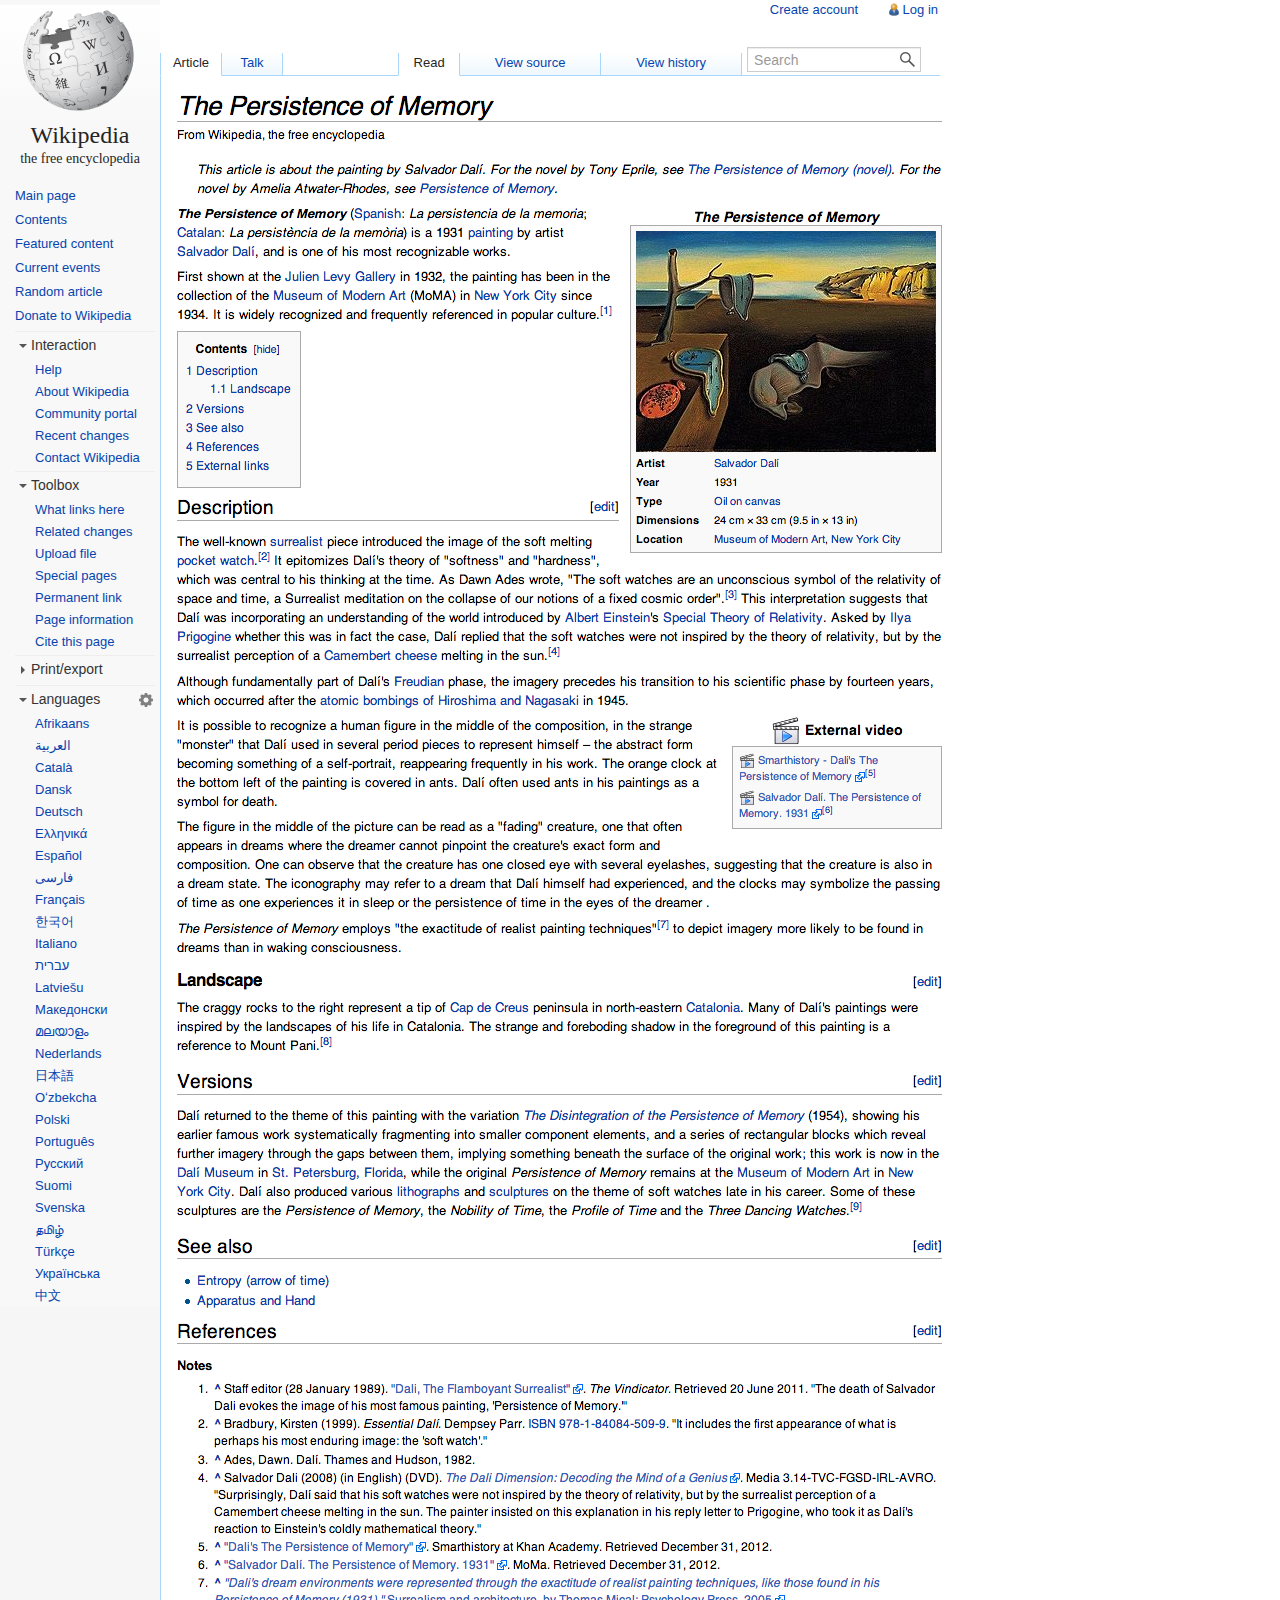
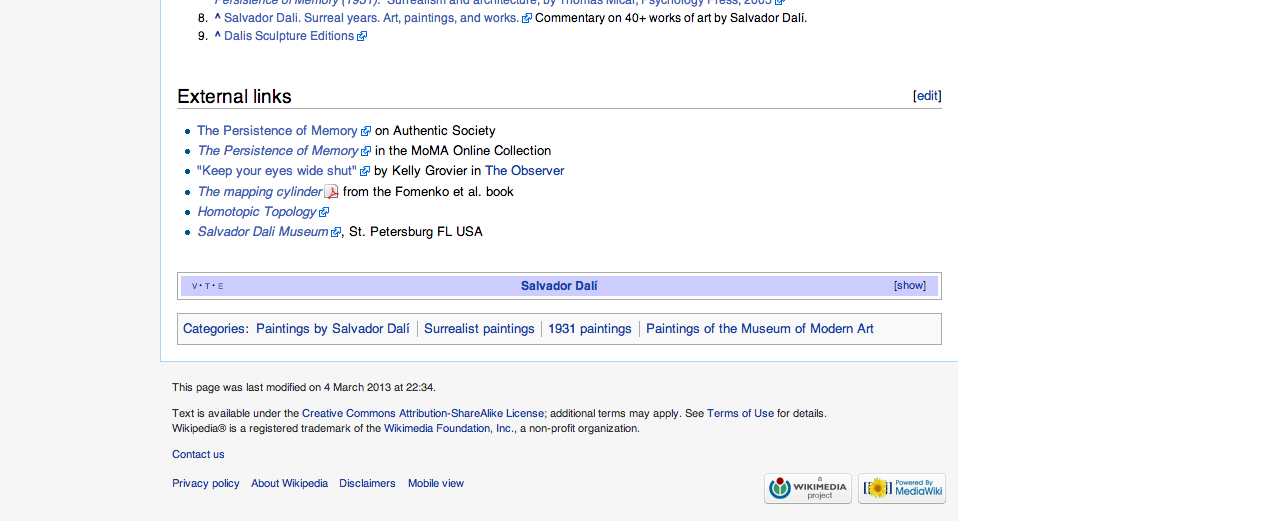
==== commit 7c7df3a4: "cog to top" ====
--- a/index.html
+++ b/index.html
@@ -253,7 +253,7 @@
 			var logged= false;
 			var dyslexic = false;
 			var dyslexicLangs=['en','es','it'];
-			var cogElement= "#cog-bottom";
+			var cogElement= "#cog-top";
 			var cogs = ['#cog-top', '#cog-bottom', '#keyboard-top'];
 			
 			function loadArticleInfo(article) {
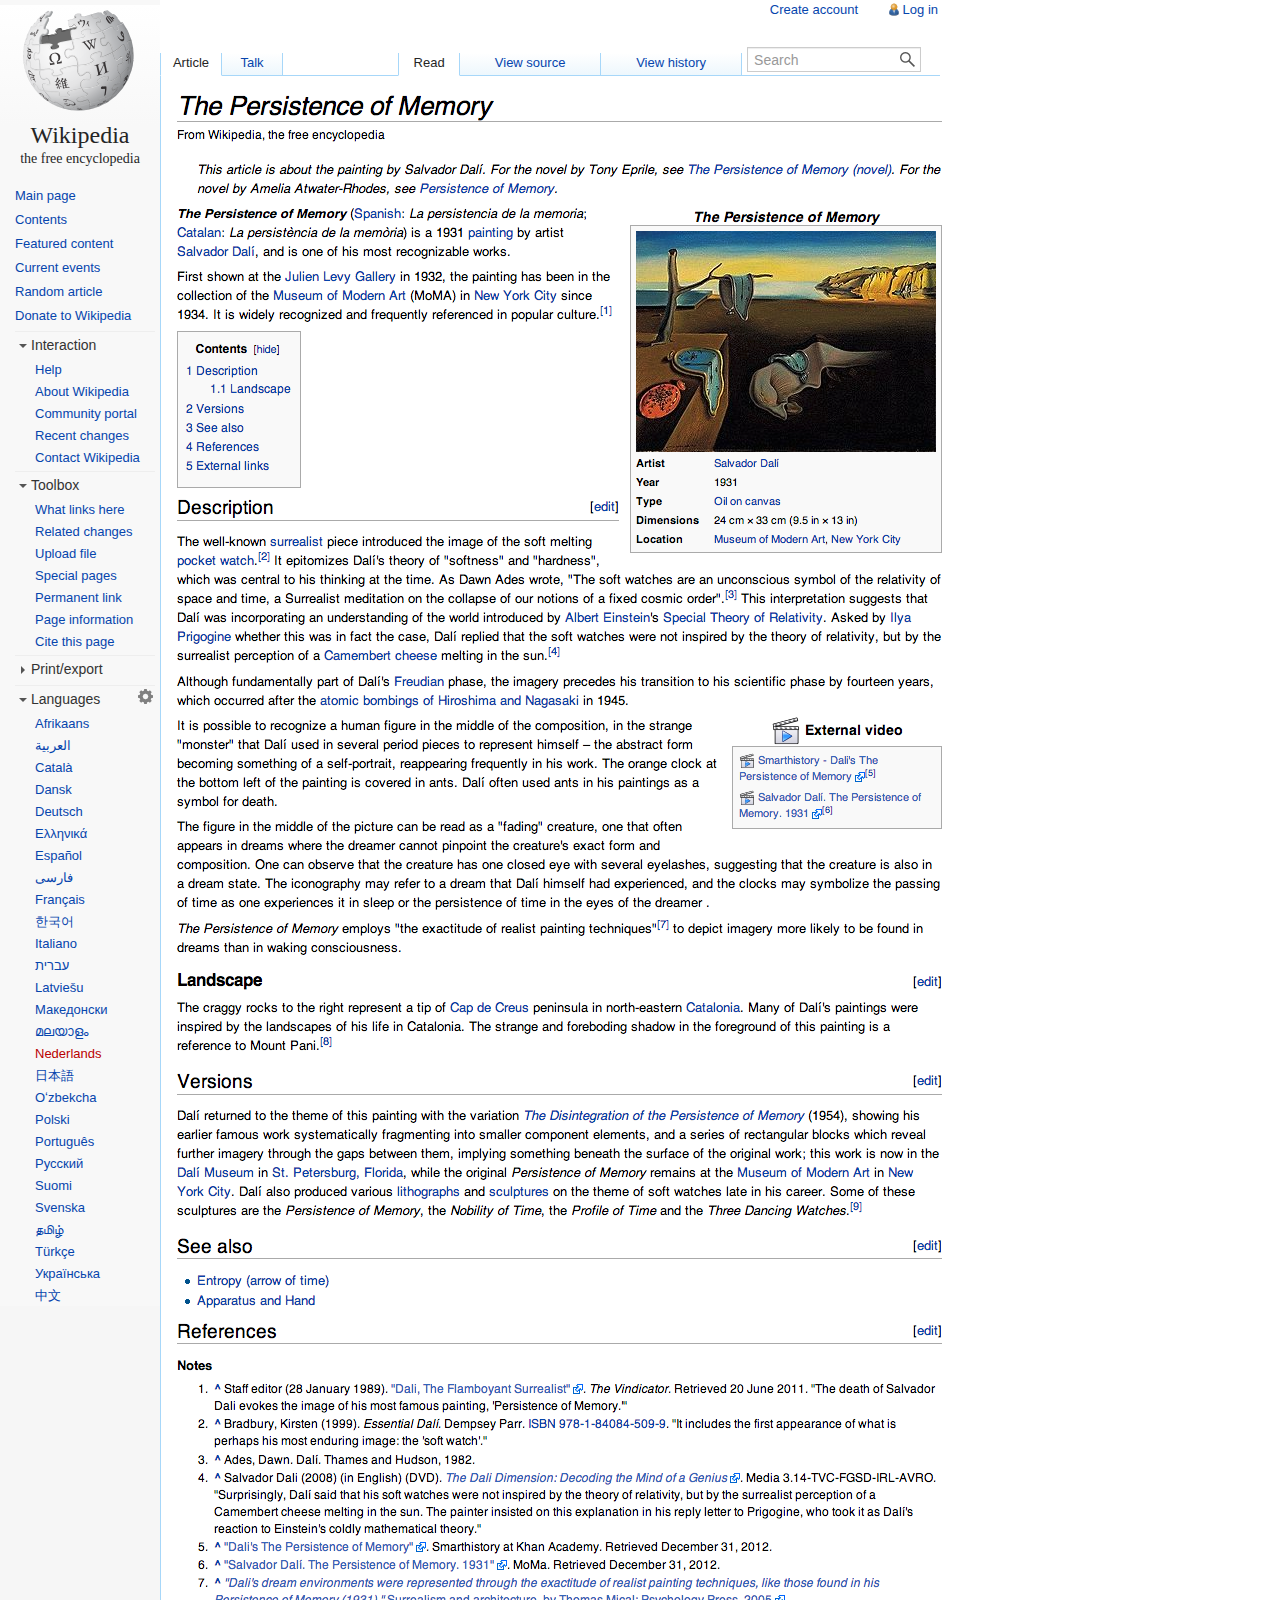
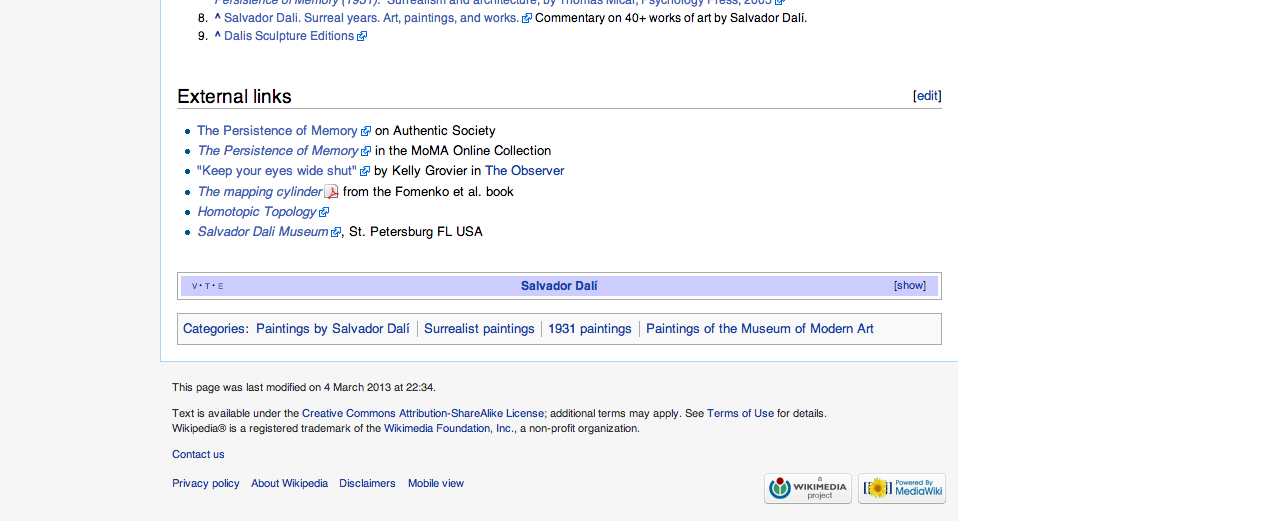
==== commit f09fcf58: "New article dialog" ====
--- a/index.html
+++ b/index.html
@@ -252,13 +252,17 @@
 			var previousUILang=null;
 			var logged= false;
 			var dyslexic = false;
+			var dyslexic_ui = false;
 			var dyslexicLangs=['en','es','it'];
 			var cogElement= "#cog-top";
 			var cogs = ['#cog-top', '#cog-bottom', '#keyboard-top'];
+			var redLinkLangs = ["nl", "az"];
+			var articleTitle=null;
 			
 			function loadArticleInfo(article) {
 				$.getJSON('lang/article/' + article + '.json', function(data) {
 					langs = data.langs;
+					articleTitle = data.title;
 					setArticleLang(contentLang);
 					createArticleLinks();
 					prepareULS();
@@ -297,6 +301,10 @@
 					item.text(lang.name);
 					item.attr('lang', lang.code);
 					item.click(interLanguageLink);
+					if( $.inArray(lang.code,redLinkLangs)>=0){
+						item.addClass("red");
+					}
+					
 					if (contentLang != lang.code) {
 						list.append(item);
 					}
@@ -310,26 +318,41 @@
 				}
 				var filename = "images/article-" + article + "-" + langcode + ".png";
 				$('.article-bg').attr('src', filename);
+				$(".content-language-label").text(getNameForLang(lang));
 			}
 
 			function interLanguageLink() {
-				$("body").hide();
 				var elt = $(this);
-				contentLang = elt.attr('lang');
-				uiLang = elt.attr('lang');
-
-				$('.language').show();
-				setArticleLang(contentLang);
-				createArticleLinks();
-				changeUILanguage(uiLang);
-				$("body").fadeIn();
-
+				
+				if(elt.hasClass("red")){
+					//New article
+					$(".new-article .source-language-name").text($.uls.data.getAutonym( contentLang ));
+					$(".new-article .target-language-name").text(elt.text());
+					
+					$(".new-article .title-box").attr("placeholder", articleTitle);
+					
+					$(".new-article").css("top",elt.offset().top - $('.language-menu').offset().top -40);
+					$(".new-article").toggleClass("hidden");
+				}else{ //Change language
+					$("body").hide();
+					contentLang = elt.attr('lang');
+					uiLang = elt.attr('lang');
+					$('.language').show();
+					setArticleLang(contentLang);
+					createArticleLinks();
+					changeUILanguage(uiLang);
+					$("body").fadeIn();
+				}
+				return false;
 			}
 
 			function toggleLanguageSettingsDialog() {
 				$('.language-settings-dialog').css("top",$(this).offset().top - $('.language-menu').offset().top  -40);
 				$('.language-settings-dialog').toggleClass('hidden');
 				$(this).toggleClass('active');
+				if($(this).hasClass('active')){
+					scrollToPanel();
+				}
 				
 			}
 
@@ -337,12 +360,22 @@
 				$('.language-settings-dialog').addClass('hidden');
 				$('.language-settings').removeClass('active');
 				setArticleLang(contentLang);
-				
+				if(dyslexic_ui){
+					$("body").css({"font-family":'opendyslexic,sans-serif'});
+				}else{
+					$("body").css({"font-family":"sans-serif"});					
+				}
+			}
+			
+			function scrollToPanel(){
+				if (($('#language-settings-dialog').offset().top + $('#language-settings-dialog').height()) - (window.scrollY + $(window).height())>5) {
+					var target= 5+ window.scrollY +($('#language-settings-dialog').offset().top + $('#language-settings-dialog').height()) - (window.scrollY + $(window).height());
+					$('html, body').animate({ scrollTop: target }, 'slow');
+				}
 			}
 			function openLanguageSettingsDialog() {
 				$('.language-settings-dialog').removeClass('hidden');
 				$('.language-settings').addClass('active');
-				
 			}
 
 			function showInputSettings() {
@@ -405,7 +438,7 @@
 			}
 			
 			function becomeAnonymous(){
-				$(".ui-language-settings, .ext-uls-display-settings-font-settings").addClass("hidden");
+				$(".ui-language-settings").addClass("hidden");
 				$(".more-settings").removeClass("hidden");
 				$(".annon-block").removeClass("hidden");
 				$(".logged-block").addClass("hidden");
@@ -487,7 +520,15 @@
 			
 			function fontSelectionAction(){
 				var value=$(this).val();
-				dyslexic = (value == "OpenDyslexic");
+				if(uiLang == contentLang){
+					dyslexic = (value == "OpenDyslexic");
+					dyslexic_ui = (value == "OpenDyslexic");
+				}else if ( $(this).attr('id') == "content-font-selector"){
+					dyslexic = (value == "OpenDyslexic");
+				}else{
+					dyslexic_ui = (value == "OpenDyslexic");
+				}
+				
 				$("#uls-displaysettings-apply").removeAttr("disabled");
 			}
 			
@@ -546,6 +587,35 @@
 					event.stopPropagation();
 				} );
 				} );
+			}
+			
+			function actionSwitchLanguage () {
+				$(".button",$(this).parent()).removeClass("down");
+				$(this).addClass("down");
+				$(".ui-language-settings-block").removeClass("hidden");
+				$(".font-settings-block").addClass("hidden");	
+			}
+			
+			function actionSwitchFonts () {
+				$(".button",$(this).parent()).removeClass("down");
+				$(this).addClass("down");
+				$(".font-settings-block").removeClass("hidden");
+				$(".ui-language-settings-block").addClass("hidden");	
+				adjustFontVisibility();
+			}
+			
+			function toggleFontBlock(){
+				$(".uls-content-fonts, .uls-ui-fonts").toggle(80);
+			}
+			
+			function adjustFontVisibility(){
+				if(uiLang == contentLang){
+					$(".ext-uls-webfonts-select-for-ui-info,.uls-content-fonts").addClass('hidden');
+					$(".ext-uls-webfonts-select-for-content-and-display-info").removeClass("hidden");
+				}else{
+					$(".ext-uls-webfonts-select-for-content-and-display-info").addClass("hidden");
+					$(".ext-uls-webfonts-select-for-ui-info,.uls-content-fonts").removeClass('hidden');
+				}
 			}
 			
 			$(document).ready(function() {
@@ -633,6 +703,9 @@
 				$(".searchbox").keypress(function(e){if (e.which == 13){ searchArticle(); } });
 				$(".logout").click(becomeAnonymous);
 				$(".uls-font-select").change(fontSelectionAction);
+				$(".switch-language").click(actionSwitchLanguage);
+				$(".switch-fonts").click(actionSwitchFonts);
+				$("#webfonts-enable-checkbox").click(toggleFontBlock);
 				$( 'html' ).click( function () {
 					closeLanguageSettingsDialog();
 				} );
@@ -749,7 +822,7 @@
 
 								<div  id="language-settings-dialog" class="hidden grid uls-menu uls-wide language-settings-dialog">
 									<div class="row">
-										<span id="languagesettings-close" class="icon-close"></span>
+										<div class="uls-language-settings-close-block eight columns offset-by-four"><span id="languagesettings-close" class="icon-close"></span></div>
 									</div>
 									<div class="row" id="languagesettings-panels">
 										<div class="four columns languagesettings-menu">
@@ -770,10 +843,15 @@
 										<div id="languagesettings-settings-panel" class="eight columns">
 											<div class="uls-display-settings-block">
 												<div class="row">
-													<div class="twelve columns">
-														<h3 data-i18n="ext-uls-display-settings-title">Display settings</h3>
+													<div class="twelve columns display-switch-block">
+														<!-- <h3 data-i18n="ext-uls-display-settings-title">Display settings</h3>-->
+														<div class="display-switch button-group">
+															<button class="button down switch-language">Language</button>
+															<button class="button switch-fonts">Fonts</button>
+														</div>
 													</div>
 												</div>
+												<div class="ui-language-settings-block">
 												<div class="ui-language-settings">
 													<div class="row">
 														<div class="eleven columns">
@@ -808,40 +886,52 @@
 														<div class="twelve columns inline-login-form hidden">
 															<input type="text" placeholder="Username"/> <br/>
 															<input type="password" placeholder="Password"/> <br/>
-															<button class="blue button login">Login</button> <button class="button cancel">Cancel</button> <br/>
+															<button class="blue button login">Log in</button> <button class="button cancel">Cancel</button> <br/>
 															<a class="new-account-link">Create new account</a>
 														</div>
 													
 													</div>
+													</div>
 													
-												<div class="font-settings-block">
+													
+													
+												<div class="font-settings-block hidden">
 													<div class="row">
 														<div class="twelve columns">
 															<h4 data-i18n="ext-uls-display-settings-font-settings" class="ext-uls-display-settings-font-settings">Font settings</h4>
 														</div>
 													</div>
+													<div class="row uls-ui-fonts" style="">
+														<div class="six columns">
+															<label class="uls-font-label" id="ui-font-selector-label"><strong>Select font for <span class="display-language-label">English</span></strong>
+																<div data-i18n="ext-uls-webfonts-select-for-ui-info" class="ext-uls-webfonts-select-for-ui-info">
+																	Font used for content
+																</div>
+																<div class="ext-uls-webfonts-select-for-content-and-display-info">
+																	Font used for menus and content
+																</div></label>
+														</div>
+														<select id="ui-font-selector" class="four columns end uls-font-select">
+															<option value="OpenDyslexic">OpenDyslexic</option><option value="system" selected="selected">System font</option>
+														</select>
+													</div>
+													<div class="row uls-content-fonts" style="">
+														<div class="six columns">
+															<label class="uls-font-label" id="content-font-selector-label"><strong>Select font for <span class="content-language-label">English</span></strong>
+																<div data-i18n="ext-uls-webfonts-select-for-content-info" class="ext-uls-webfonts-select-for-content-info">
+																	Font used for menus
+																</div></label>
+														</div>
+														<select id="content-font-selector" class="four columns end uls-font-select">
+															<option value="OpenDyslexic">OpenDyslexic</option><option value="system" selected="selected">System font</option>
+														</select>
+													</div>
 													<div class="row">
-														<div class="eleven columns">
+														<div class="eleven columns webfonts-enable-checkbox-block">
 															<label class="checkbox">
 																<input type="checkbox" checked id="webfonts-enable-checkbox">
 																<strong data-i18n="ext-uls-webfonts-settings-title">Download font when needed</strong> <span data-i18n="ext-uls-webfonts-settings-info">Webfonts will be downloaded for displaying text in special scripts.</span> <a target="_blank" href="//www.mediawiki.org/wiki/Special:MyLanguage/Help:Extension:WebFonts" data-i18n="ext-uls-webfonts-settings-info-link">More information</a></label>
 														</div>
-													</div>
-													<div class="row uls-content-fonts" style="">
-														<div class="six columns">
-															<label class="uls-font-label" id="content-font-selector-label"><strong>Select font for <span class="display-language-label">English</span></strong>
-																<div data-i18n="ext-uls-webfonts-select-for-content-info">
-																	Font used for content
-																</div></label>
-														</div>
-														<select id="content-font-selector" class="four columns end uls-font-select">
-															<option value="OpenDyslexic">OpenDyslexic</option><option value="system" selected="selected">System font</option>
-														</select>
-													</div>
-													<div class="row uls-ui-fonts" style="display: none;">
-														<div class="six columns">
-															<label class="uls-font-label" id="ui-font-selector-label"></label>
-														</div><select id="ui-font-selector" class="four columns end uls-font-select"></select>
 													</div>
 													</div>
 													
@@ -928,6 +1018,15 @@
 								</div>
 
 							</div>
+							<div class="new-article grid hidden">
+								<div class="article-title row"> 
+									<div class="twelve columns">The page does not exist in <span class="target-language-name">Nederlands</span> yet. <br/> Do you want to create it?</div>
+								</div>
+								<div class="title-label row"> <div class="twelve columns">Title in <span class="target-language-name">Nederlands</span>:</div></div>
+								<div class="row"><div class="title-box-block twelve columns"> <input class="title-box twelve columns"></div></div>
+								<div class="row"><div class="actions twelve columns"> <button class="create btn">Create from scratch</button> <a class="translate btn">Translate from <span class="source-language-name">English</span></a></div></div>
+							</div>
+							
 							<div class="menu-group language-menu" data-i18n="p-lang">
 								Languages
 							</div>
@@ -995,6 +1094,7 @@
 				</div>
 			</div>
 		</div>
+		
 		<img class="article-bg" src="" width="958" height="7000"></img>
 		<div id="keyboard-container" class="keyboard-container hidden"> <div class="row"><span class="keyboard-close"></span></div>
 	<ul id="keyboard">
--- a/style/base.css
+++ b/style/base.css
@@ -1,3 +1,29 @@
+@font-face{
+	font-family: "opendyslexic";
+	src: url('../fonts/OpenDyslexic-Regular.otf');
+	font-style: normal;
+	font-weight: normal;
+}
+@font-face{
+	font-family: "opendyslexic";
+	src: url('../fonts/OpenDyslexic-Italic.otf');
+	font-style: italic;
+	font-weight: normal;
+}
+@font-face{
+	font-family: "opendyslexic";
+	src: url('../fonts/OpenDyslexic-Bold.otf');
+	font-weight: bold;
+	font-style: normal;
+}
+@font-face{
+	font-family: "opendyslexic";
+	src: url('../fonts/OpenDyslexic-BoldItalic.otf');
+	font-weight: bold;
+	font-style: italic;
+}
+
+
 .article-bg {
 	position: absolute;
 	top: 75px;
@@ -167,6 +193,13 @@
 .menu-group.closed + ul {
 	display: none;
 }
+
+#languagesettings-settings-panel,
+.uls-language-settings-close-block {
+	background: white;
+	/*border-left: 1px solid #f8f8f8;*/
+}
+
 .languages {
 	position: relative;
 }
@@ -178,21 +211,22 @@
 	right: 2px;
 	height: 15px;
 	width: 30px;
-	background: transparent url(../images/cog.png) center right no-repeat;
+	background: transparent url(../images/cog-sprite.png) top right no-repeat;
 	cursor: pointer;
-	padding:3px;
 	
 }
 
 .language-settings.active,
 .language-settings:hover {
-	background-image:  url(../images/cog-hi.png);
+	background-image:  url(../images/cog-sprite.png);
+	background-position: right -19px;
 }
 
 .language-settings-dialog {
 	display: block; 
 	top: -40px;
 	left: 160px;
+	background: #fbfbfb;
 }
 
 .language-settings-dialog:before {
@@ -225,11 +259,11 @@
 .ui-language-settings {
 	padding-bottom: 25px;
 	margin-bottom: 2px;
-	border-bottom: 1px solid #F0F0F0;
+
 }
 
 .ui-change-clarification {
-	margin: 0 0 10px 0;
+	margin: 0 0 15px 0;
 	color: #555;
 	font-size: 13px;
 }
@@ -243,11 +277,11 @@
 
 .more-settings {
 	color: #252525;
-	font-size: 13px;	
-	margin-top: 10px !important;
+	font-size: 16px;	
 	margin-bottom: 10px !important;
-	background: #f8f8f8;
+	/*background: #f8f8f8;*/
 	padding:  10px 0;
+	line-height: 1.8em;
 }
 
 .more-settings .clarification {
@@ -255,10 +289,12 @@
 }
 
 .more-settings .login-clarification {
+	font-size: 14px;
 	color: #555;
 }
 .more-settings-login, a {
 	color: #0645AD;
+	font-size: 14px;
 	list-style-type: none;
 	cursor: pointer;
 
@@ -354,6 +390,21 @@
 	position: absolute;
 }
 */
+
+.uls-display-settings-block,
+.ui-language-settings-block {
+	min-height: 200px;
+}
+
+.ui-language-settings-block,
+.font-settings-block {
+	border-top: 1px solid #EEEEEE; 
+	padding-top: 25px;
+	top: -20px;
+	position:relative;
+	
+}
+
 
 .uls-compact .languagefilter-clear {
 margin-left: -32px;
@@ -393,4 +444,159 @@
 	color: black;
 }
 
-
+.display-switch-block {
+	text-align: center;
+}
+
+.button-group {
+	display: inline-block;
+	position: relative;
+	padding: 0 0 0 0;
+	left: -20px;
+	z-index:1;
+}
+
+.button-group > button.button {
+  -webkit-border-radius: 0;
+  -moz-border-radius: 0;
+  -ms-border-radius: 0;
+  -o-border-radius: 0;
+  border-radius: 0;
+  float: left;
+  padding: 8px 10px;
+  min-width: 80px;
+}
+/* line 52, sourcefiles/scss/components/default/_buttons.scss */
+.button-group > button.button:first-child {
+  -moz-border-radius-topleft: 3px;
+  -webkit-border-top-left-radius: 3px;
+  border-top-left-radius: 3px;
+  -moz-border-radius-bottomleft: 3px;
+  -webkit-border-bottom-left-radius: 3px;
+  border-bottom-left-radius: 3px;
+}
+/* line 57, sourcefiles/scss/components/default/_buttons.scss */
+.button-group > button.button:last-child {
+  -moz-border-radius-topright: 3px;
+  -webkit-border-top-right-radius: 3px;
+  border-top-right-radius: 3px;
+  -moz-border-radius-bottomright: 3px;
+  -webkit-border-bottom-right-radius: 3px;
+  border-bottom-right-radius: 3px;
+}
+
+
+.languagesettings-menu h1 {
+	padding: 5px 0 15px 15px;
+}
+
+.uls-content-fonts,
+.uls-ui-fonts  {
+	padding: 8px 0;
+	/*margin: 15px 0 !important;*/
+	border-top: 1px solid #EEE;
+	background: #fbfbfb;
+}
+.uls-ui-fonts  {
+	border-bottom: 1px solid #EEE;
+}
+
+.ext-uls-display-settings-font-settings {
+	margin-bottom: 15px;
+}
+
+.webfonts-enable-checkbox-block {
+	margin-top: 15px;
+}
+
+.webfonts-enable-checkbox-block a {
+	font-size: 10pt;
+}
+
+
+.language-list li.red {
+	color: #ba0000;
+}
+
+.new-article {
+	position:absolute;
+	display: block;
+	min-width: 500px;
+	background: white;
+	left: 160px;
+	border: 1px solid #AAA;
+	z-index:100;
+}
+
+.new-article:before {
+	display: inline-block;
+	content: "";
+	border-right: 20px solid #AAA;
+	border-top: 20px solid transparent;
+	border-bottom: 20px solid transparent;
+	left: -20px;
+	top: 32px;
+	position: absolute;
+}
+
+.new-article:after {
+	display: inline-block;
+	content: "";
+	border-right: 20px solid white;
+	border-top: 20px solid transparent;
+	border-bottom: 20px solid transparent;
+	left: -19px;
+	top: 32px;
+	position: absolute;
+}
+
+
+.new-article .article-title {
+	font-size: 18px;
+	border-bottom: 1px solid #ddd;
+	padding: 10px 5px;
+}
+
+.new-article .title-label {
+	padding: 10px 5px 5px 5px;
+	color: #777;
+}
+
+.new-article .title-box-block{
+	padding: 0 5px 10px 5px;
+}
+
+.new-article .title-box{
+	padding: 5px;
+	border: 1px solid #ddd;
+}
+
+.new-article .actions {
+	padding: 5px 5px 15px 5px;
+}
+
+
+.new-article .btn {
+	margin-right: 10px;
+}
+
+
+.new-article .translate{
+	position: relative;
+	padding-right: 10px;
+}
+.new-article .translate:after {
+	display: inline-block;
+	content: "";
+	border-top: 4px solid #aaa;
+	border-left: 4px solid transparent;
+	border-right: 4px solid transparent;
+	vertical-align: middle;
+	margin-left: 6px;
+
+}
+
+.new-article .translate .source-language-name {
+	padding-right: 5px;
+	border-right: 1px solid #ddd;
+}
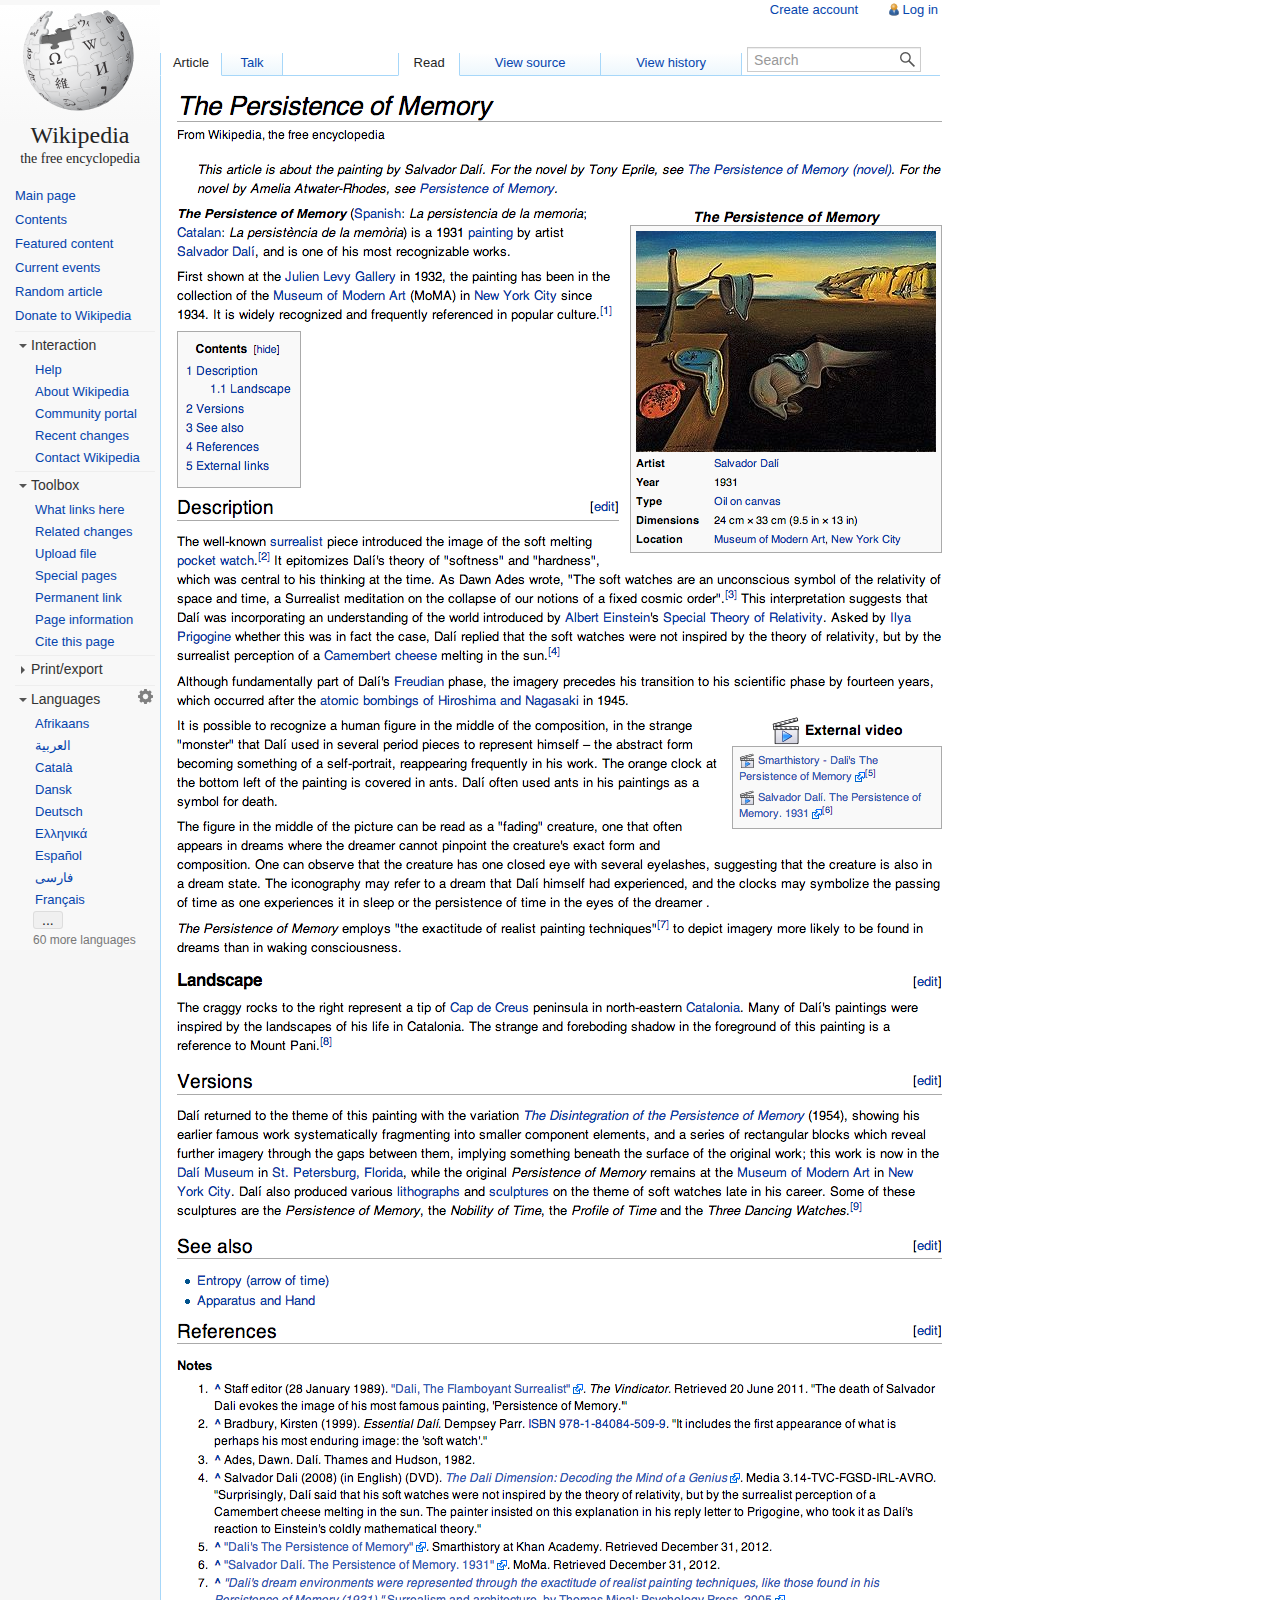
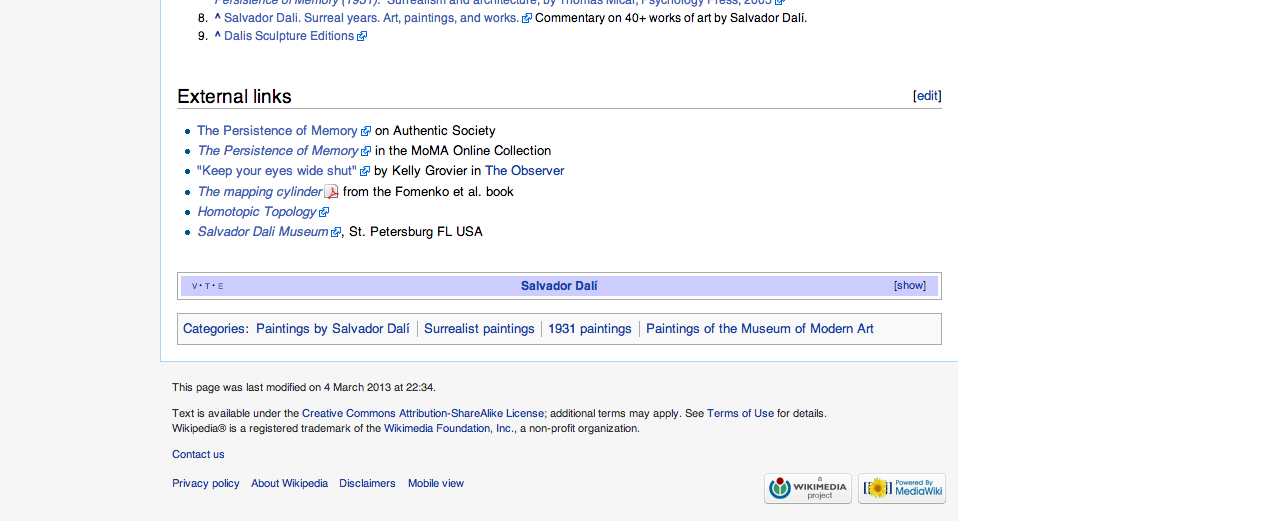
==== commit f4a65933: "Mies article linked to translations." ====
--- a/index.html
+++ b/index.html
@@ -242,7 +242,7 @@
 		<script src="libs/bootstrap/js/bootstrap.min.js"></script>
 		<script src="libs/keyboard/js/keyboard.js"></script>
 		<script>
-			var articles = ["memory", "lisa", "pinata"];
+			var articles = ["memory", "lisa", "pinata", "mies"];
 			var article = articles[0];
 			var langs = null;
 			var defaultLang = "en";
@@ -258,6 +258,7 @@
 			var cogs = ['#cog-top', '#cog-bottom', '#keyboard-top'];
 			var redLinkLangs = ["nl", "az"];
 			var articleTitle=null;
+			var targetLanguage;
 			
 			function loadArticleInfo(article) {
 				$.getJSON('lang/article/' + article + '.json', function(data) {
@@ -290,7 +291,7 @@
 				var list = $(".language-list");
 				list.empty();
 				var languages = langs;
-				if(langs.length >30){
+				if(langs.length >15){
 					languages = langs.slice(0,10);
 					$('.uls-trigger-block').removeClass('hidden');
 				}else{
@@ -328,10 +329,10 @@
 					//New article
 					$(".new-article .source-language-name").text($.uls.data.getAutonym( contentLang ));
 					$(".new-article .target-language-name").text(elt.text());
-					
+					targetLanguage = elt.attr("lang");
 					$(".new-article .title-box").attr("placeholder", articleTitle);
 					
-					$(".new-article").css("top",elt.offset().top - $('.language-menu').offset().top -40);
+					$(".new-article").css("top",elt.offset().top - $('.language-menu').offset().top -30);
 					$(".new-article").toggleClass("hidden");
 				}else{ //Change language
 					$("body").hide();
@@ -706,6 +707,9 @@
 				$(".switch-language").click(actionSwitchLanguage);
 				$(".switch-fonts").click(actionSwitchFonts);
 				$("#webfonts-enable-checkbox").click(toggleFontBlock);
+				$(".new-article .translate").click(function(){
+					window.location = "../prototype-translate/content-translation.html#"+article+"-"+targetLanguage;
+				});
 				$( 'html' ).click( function () {
 					closeLanguageSettingsDialog();
 				} );
--- a/style/base.css
+++ b/style/base.css
@@ -523,7 +523,7 @@
 	display: block;
 	min-width: 500px;
 	background: white;
-	left: 160px;
+	left: 140px;
 	border: 1px solid #AAA;
 	z-index:100;
 }
@@ -535,7 +535,7 @@
 	border-top: 20px solid transparent;
 	border-bottom: 20px solid transparent;
 	left: -20px;
-	top: 32px;
+	top: 20px;
 	position: absolute;
 }
 
@@ -546,33 +546,36 @@
 	border-top: 20px solid transparent;
 	border-bottom: 20px solid transparent;
 	left: -19px;
-	top: 32px;
+	top: 20px;
 	position: absolute;
 }
 
 
 .new-article .article-title {
 	font-size: 18px;
-	border-bottom: 1px solid #ddd;
-	padding: 10px 5px;
+	border-bottom: 1px solid #eee;
+	padding: 15px 10px;
+	background: #fbfbfb;
+	font-weight: lighter;
+	line-height: 1.6em;
 }
 
 .new-article .title-label {
-	padding: 10px 5px 5px 5px;
-	color: #777;
+	padding: 15px 10px 10px 10px;
+	color: #555;
 }
 
 .new-article .title-box-block{
-	padding: 0 5px 10px 5px;
+	padding: 0 10px 15px 10px;
 }
 
 .new-article .title-box{
-	padding: 5px;
+	padding: 8px;
 	border: 1px solid #ddd;
 }
 
 .new-article .actions {
-	padding: 5px 5px 15px 5px;
+	padding: 5px 10px 15px 10px;
 }
 
 
